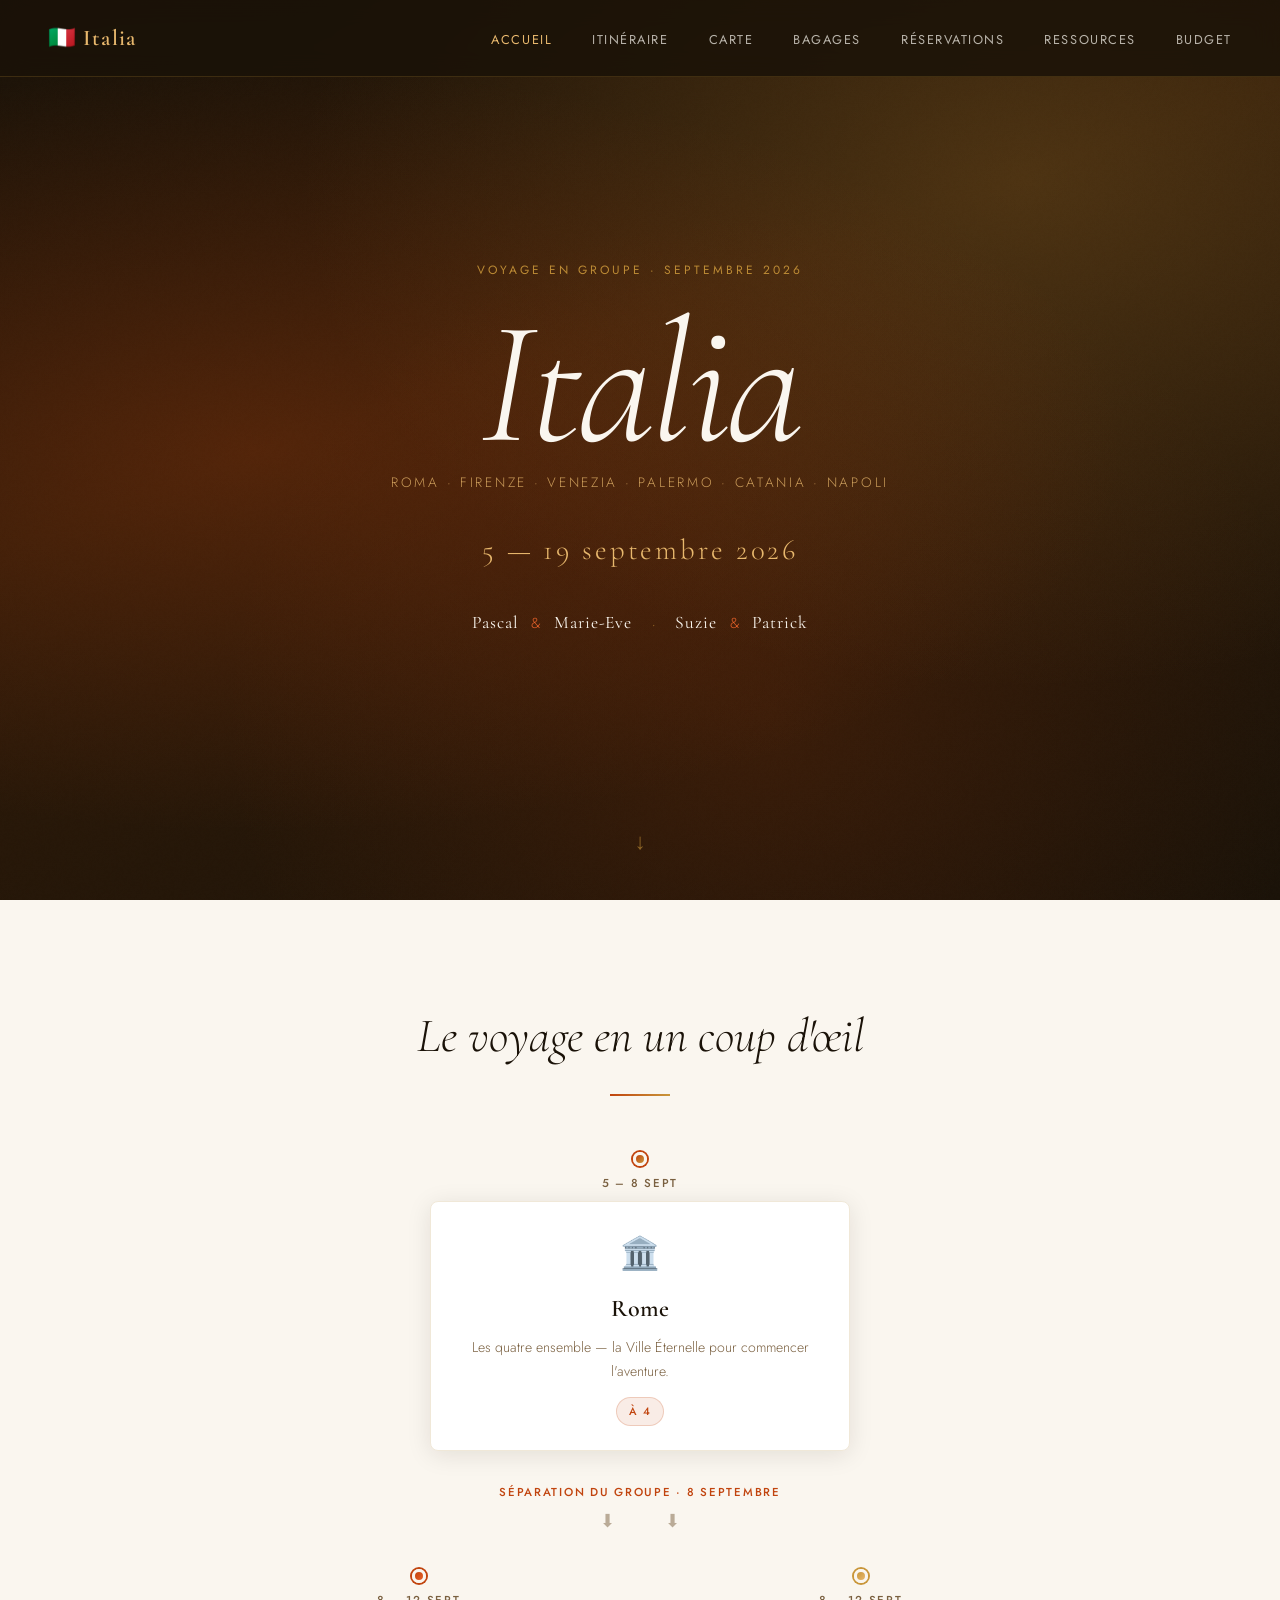
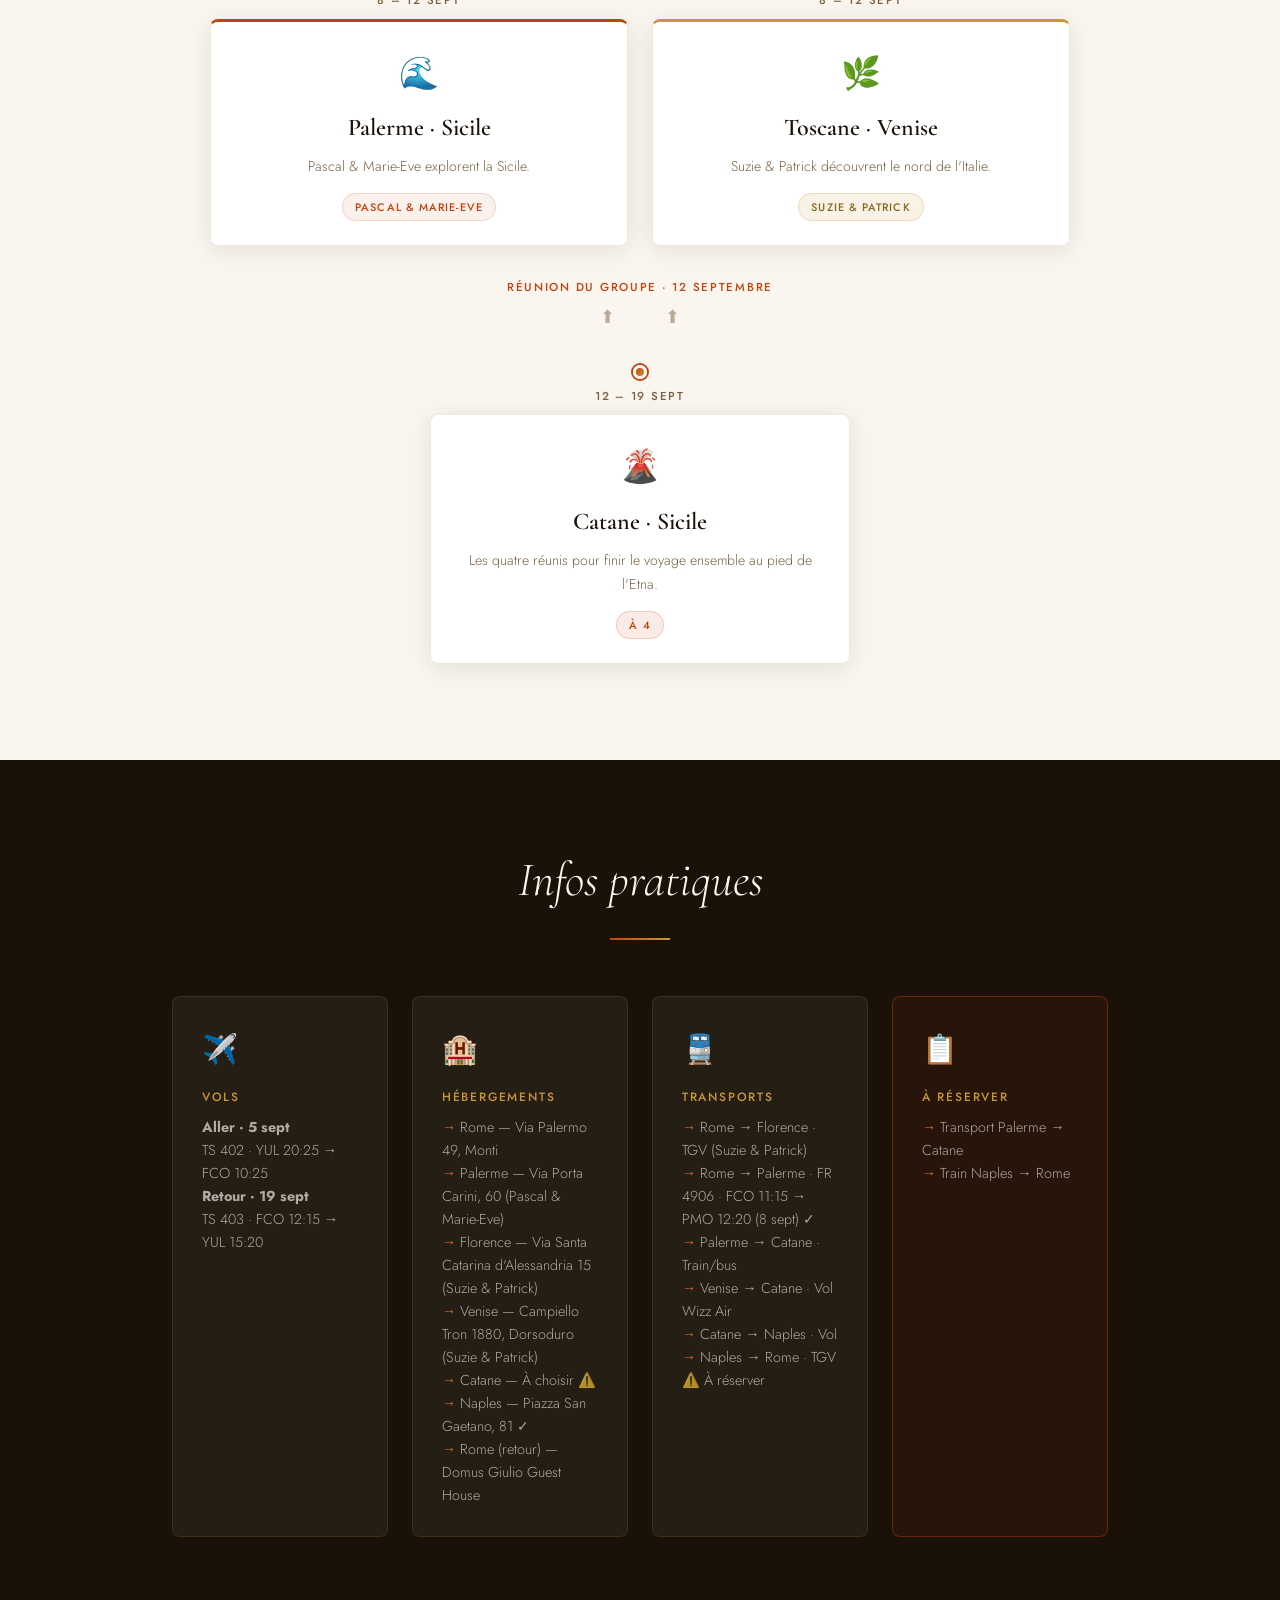
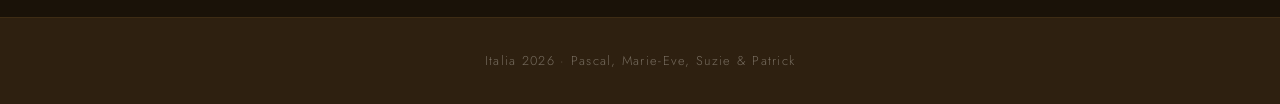
==== index.html @ cbd09024 "Add files via upload" ====
<!DOCTYPE html>
<html lang="fr">
<head>
  <meta charset="UTF-8" />
  <meta name="viewport" content="width=device-width, initial-scale=1.0" />
  <title>Italia — Septembre 2026</title>
  <link rel="stylesheet" href="css/style.css" />
  <link rel="preconnect" href="https://fonts.googleapis.com" />
  <link rel="preconnect" href="https://fonts.gstatic.com" crossorigin />
  <link href="https://fonts.googleapis.com/css2?family=Cormorant+Garamond:ital,wght@0,300;0,400;0,600;1,300;1,400&family=Jost:wght@300;400;500&display=swap" rel="stylesheet" />
</head>
<body>

  <!-- Navigation -->
  <nav class="nav">
    <div class="nav-logo">🇮🇹 Italia</div>
    <ul class="nav-links">
      <li><a href="index.html" class="active">Accueil</a></li>
      <li><a href="itineraire.html">Itinéraire</a></li>
      <li><a href="carte.html">Carte</a></li>
      <li><a href="checklist.html">Bagages</a></li>
      <li><a href="reservations.html">Réservations</a></li>
      <li><a href="ressources.html">Ressources</a></li>
      <li><a href="#">Budget</a></li>
    </ul>
  </nav>

  <!-- Hero -->
  <header class="hero">
    <div class="hero-bg"></div>
    <div class="hero-content">
      <p class="hero-eyebrow">Voyage en groupe · Septembre 2026</p>
      <h1 class="hero-title">
        <span class="hero-title-main">Italia</span>
        <span class="hero-title-sub">Roma · Firenze · Venezia · Palermo · Catania · Napoli</span>
      </h1>
      <p class="hero-dates">5 — 19 septembre 2026</p>
      <div class="hero-voyageurs">
        <span class="voyageur">Pascal</span>
        <span class="sep">&amp;</span>
        <span class="voyageur">Marie-Eve</span>
        <span class="divider">·</span>
        <span class="voyageur">Suzie</span>
        <span class="sep">&amp;</span>
        <span class="voyageur">Patrick</span>
      </div>
    </div>
    <div class="hero-scroll">↓</div>
  </header>

  <!-- Aperçu du voyage -->
  <section class="apercu">
    <div class="container">
      <h2 class="section-title">Le voyage en un coup d'œil</h2>
      <div class="timeline">

        <div class="timeline-item">
          <div class="timeline-dot"></div>
          <div class="timeline-date">5 – 8 sept</div>
          <div class="timeline-card">
            <div class="timeline-icon">🏛️</div>
            <h3>Rome</h3>
            <p>Les quatre ensemble — la Ville Éternelle pour commencer l'aventure.</p>
            <span class="badge badge-groupe">À 4</span>
          </div>
        </div>

        <div class="timeline-split">
          <div class="split-label">Séparation du groupe · 8 septembre</div>
          <div class="split-arrow">⬇ &nbsp;&nbsp;&nbsp;&nbsp;&nbsp;&nbsp;&nbsp;&nbsp; ⬇</div>
        </div>

        <div class="timeline-duo">
          <div class="timeline-item">
            <div class="timeline-dot dot-a"></div>
            <div class="timeline-date">8 – 12 sept</div>
            <div class="timeline-card card-a">
              <div class="timeline-icon">🌊</div>
              <h3>Palerme · Sicile</h3>
              <p>Pascal &amp; Marie-Eve explorent la Sicile.</p>
              <span class="badge badge-couple-a">Pascal &amp; Marie-Eve</span>
            </div>
          </div>

          <div class="timeline-item">
            <div class="timeline-dot dot-b"></div>
            <div class="timeline-date">8 – 12 sept</div>
            <div class="timeline-card card-b">
              <div class="timeline-icon">🌿</div>
              <h3>Toscane · Venise</h3>
              <p>Suzie &amp; Patrick découvrent le nord de l'Italie.</p>
              <span class="badge badge-couple-b">Suzie &amp; Patrick</span>
            </div>
          </div>
        </div>

        <div class="timeline-split">
          <div class="split-label">Réunion du groupe · 12 septembre</div>
          <div class="split-arrow">⬆ &nbsp;&nbsp;&nbsp;&nbsp;&nbsp;&nbsp;&nbsp;&nbsp; ⬆</div>
        </div>

        <div class="timeline-item">
          <div class="timeline-dot"></div>
          <div class="timeline-date">12 – 19 sept</div>
          <div class="timeline-card">
            <div class="timeline-icon">🌋</div>
            <h3>Catane · Sicile</h3>
            <p>Les quatre réunis pour finir le voyage ensemble au pied de l'Etna.</p>
            <span class="badge badge-groupe">À 4</span>
          </div>
        </div>

      </div>
    </div>
  </section>

  <!-- Infos pratiques -->
  <section class="infos">
    <div class="container">
      <h2 class="section-title">Infos pratiques</h2>
      <div class="infos-grid">
        <div class="info-card">
          <div class="info-icon">✈️</div>
          <h4>Vols</h4>
          <p><strong>Aller · 5 sept</strong><br>TS 402 · YUL 20:25 → FCO 10:25</p>
          <p><strong>Retour · 19 sept</strong><br>TS 403 · FCO 12:15 → YUL 15:20</p>
        </div>
        <div class="info-card">
          <div class="info-icon">🏨</div>
          <h4>Hébergements</h4>
          <ul>
            <li>Rome — Via Palermo 49, Monti</li>
            <li>Palerme — Via Porta Carini, 60 (Pascal &amp; Marie-Eve)</li>
            <li>Florence — Via Santa Catarina d'Alessandria 15 (Suzie &amp; Patrick)</li>
            <li>Venise — Campiello Tron 1880, Dorsoduro (Suzie &amp; Patrick)</li>
            <li>Catane — À choisir ⚠️</li>
            <li>Naples — Piazza San Gaetano, 81 ✓</li>
            <li>Rome (retour) — Domus Giulio Guest House</li>
          </ul>
        </div>
        <div class="info-card">
          <div class="info-icon">🚆</div>
          <h4>Transports</h4>
          <ul>
            <li>Rome → Florence · TGV (Suzie &amp; Patrick)</li>
            <li>Rome → Palerme · FR 4906 · FCO 11:15 → PMO 12:20 (8 sept) ✓</li>
            <li>Palerme → Catane · Train/bus</li>
            <li>Venise → Catane · Vol Wizz Air</li>
            <li>Catane → Naples · Vol</li>
            <li>Naples → Rome · TGV ⚠️ À réserver</li>
          </ul>
        </div>
        <div class="info-card highlight">
          <div class="info-icon">📋</div>
          <h4>À réserver</h4>
          <ul>
            <li>Transport Palerme → Catane</li>
            <li>Train Naples → Rome</li>
          </ul>
        </div>
      </div>
    </div>
  </section>

  <footer class="footer">
    <p>Italia 2026 · Pascal, Marie-Eve, Suzie &amp; Patrick</p>
  </footer>

  <script src="js/main.js"></script>
</body>
</html>
---- css/style.css ----
/* ============================================
   ITALIA 2025 — Feuille de style principale
   ============================================ */

:root {
  --terracotta: #C1440E;
  --terracotta-light: #E8622A;
  --gold: #C9963A;
  --gold-light: #E8B86D;
  --cream: #FAF6EF;
  --cream-dark: #F0E8D8;
  --dark: #1A1208;
  --dark-mid: #2E2010;
  --text: #3A2A10;
  --text-light: #7A6040;
  --white: #FFFFFF;

  --font-display: 'Cormorant Garamond', Georgia, serif;
  --font-body: 'Jost', sans-serif;

  --radius: 4px;
  --shadow: 0 4px 24px rgba(26, 18, 8, 0.10);
  --shadow-hover: 0 8px 40px rgba(26, 18, 8, 0.18);
}

*, *::before, *::after {
  box-sizing: border-box;
  margin: 0;
  padding: 0;
}

html {
  scroll-behavior: smooth;
}

body {
  background-color: var(--cream);
  color: var(--text);
  font-family: var(--font-body);
  font-weight: 300;
  line-height: 1.7;
  overflow-x: hidden;
}

/* ============ NAVIGATION ============ */

.nav {
  position: fixed;
  top: 0;
  left: 0;
  right: 0;
  z-index: 100;
  display: flex;
  align-items: center;
  justify-content: space-between;
  padding: 1.2rem 3rem;
  background: rgba(26, 18, 8, 0.85);
  backdrop-filter: blur(12px);
  border-bottom: 1px solid rgba(201, 150, 58, 0.2);
}

.nav-logo {
  font-family: var(--font-display);
  font-size: 1.4rem;
  font-weight: 600;
  color: var(--gold-light);
  letter-spacing: 0.05em;
}

.nav-links {
  list-style: none;
  display: flex;
  gap: 2.5rem;
}

.nav-links a {
  text-decoration: none;
  color: rgba(250, 246, 239, 0.7);
  font-size: 0.8rem;
  font-weight: 400;
  letter-spacing: 0.12em;
  text-transform: uppercase;
  transition: color 0.3s;
}

.nav-links a:hover,
.nav-links a.active {
  color: var(--gold-light);
}

/* ============ HERO ============ */

.hero {
  position: relative;
  min-height: 100vh;
  display: flex;
  align-items: center;
  justify-content: center;
  overflow: hidden;
}

.hero-bg {
  position: absolute;
  inset: 0;
  background:
    radial-gradient(ellipse at 20% 50%, rgba(193, 68, 14, 0.25) 0%, transparent 60%),
    radial-gradient(ellipse at 80% 20%, rgba(201, 150, 58, 0.20) 0%, transparent 50%),
    radial-gradient(ellipse at 60% 80%, rgba(193, 68, 14, 0.15) 0%, transparent 50%),
    linear-gradient(160deg, #1A1208 0%, #2E1A08 40%, #1A1208 100%);
  z-index: 0;
}

/* Texture de grain subtile */
.hero-bg::after {
  content: '';
  position: absolute;
  inset: 0;
  background-image: url("data:image/svg+xml,%3Csvg viewBox='0 0 256 256' xmlns='http://www.w3.org/2000/svg'%3E%3Cfilter id='noise'%3E%3CfeTurbulence type='fractalNoise' baseFrequency='0.9' numOctaves='4' stitchTiles='stitch'/%3E%3C/filter%3E%3Crect width='100%25' height='100%25' filter='url(%23noise)' opacity='0.04'/%3E%3C/svg%3E");
  opacity: 0.4;
  mix-blend-mode: overlay;
}

.hero-content {
  position: relative;
  z-index: 1;
  text-align: center;
  padding: 2rem;
  animation: fadeUp 1.2s ease both;
}

.hero-eyebrow {
  font-family: var(--font-body);
  font-size: 0.75rem;
  font-weight: 400;
  letter-spacing: 0.25em;
  text-transform: uppercase;
  color: var(--gold);
  margin-bottom: 1.5rem;
  opacity: 0.9;
}

.hero-title {
  display: flex;
  flex-direction: column;
  align-items: center;
  gap: 0.5rem;
  margin-bottom: 2rem;
}

.hero-title-main {
  font-family: var(--font-display);
  font-size: clamp(5rem, 15vw, 11rem);
  font-weight: 300;
  font-style: italic;
  color: var(--cream);
  line-height: 0.9;
  letter-spacing: -0.02em;
}

.hero-title-sub {
  font-family: var(--font-body);
  font-size: clamp(0.65rem, 1.5vw, 0.85rem);
  font-weight: 300;
  letter-spacing: 0.2em;
  text-transform: uppercase;
  color: var(--gold-light);
  opacity: 0.8;
}

.hero-dates {
  font-family: var(--font-display);
  font-size: clamp(1.2rem, 3vw, 1.8rem);
  font-weight: 300;
  color: var(--gold-light);
  margin-bottom: 2rem;
  letter-spacing: 0.1em;
}

.hero-voyageurs {
  display: flex;
  align-items: center;
  justify-content: center;
  gap: 0.8rem;
  flex-wrap: wrap;
}

.voyageur {
  font-family: var(--font-display);
  font-size: 1.1rem;
  font-weight: 400;
  color: var(--cream);
  letter-spacing: 0.05em;
}

.sep {
  color: var(--terracotta-light);
  font-size: 0.9rem;
}

.divider {
  color: var(--gold);
  font-size: 1.2rem;
  opacity: 0.5;
  margin: 0 0.4rem;
}

.hero-scroll {
  position: absolute;
  bottom: 2.5rem;
  left: 50%;
  transform: translateX(-50%);
  color: var(--gold);
  font-size: 1.4rem;
  opacity: 0.6;
  animation: bounce 2s ease-in-out infinite;
  z-index: 1;
}

/* ============ SECTIONS ============ */

.container {
  max-width: 1000px;
  margin: 0 auto;
  padding: 0 2rem;
}

.section-title {
  font-family: var(--font-display);
  font-size: clamp(2rem, 5vw, 3rem);
  font-weight: 300;
  font-style: italic;
  color: var(--dark);
  text-align: center;
  margin-bottom: 3.5rem;
  position: relative;
}

.section-title::after {
  content: '';
  display: block;
  width: 60px;
  height: 2px;
  background: linear-gradient(90deg, var(--terracotta), var(--gold));
  margin: 1rem auto 0;
}

/* ============ TIMELINE ============ */

.apercu {
  padding: 6rem 0;
  background: var(--cream);
}

.timeline {
  display: flex;
  flex-direction: column;
  align-items: center;
  gap: 0;
}

.timeline-item {
  display: flex;
  flex-direction: column;
  align-items: center;
  gap: 0.5rem;
  width: 100%;
  max-width: 420px;
  animation: fadeUp 0.8s ease both;
}

.timeline-dot {
  width: 14px;
  height: 14px;
  border-radius: 50%;
  background: linear-gradient(135deg, var(--terracotta), var(--gold));
  border: 3px solid var(--cream);
  box-shadow: 0 0 0 2px var(--terracotta);
  flex-shrink: 0;
}

.dot-a { background: linear-gradient(135deg, var(--terracotta), var(--terracotta-light)); box-shadow: 0 0 0 2px var(--terracotta); }
.dot-b { background: linear-gradient(135deg, var(--gold), var(--gold-light)); box-shadow: 0 0 0 2px var(--gold); }

.timeline-date {
  font-size: 0.72rem;
  font-weight: 500;
  letter-spacing: 0.15em;
  text-transform: uppercase;
  color: var(--text-light);
}

.timeline-card {
  background: var(--white);
  border: 1px solid var(--cream-dark);
  border-radius: 8px;
  padding: 1.5rem 1.8rem;
  width: 100%;
  box-shadow: var(--shadow);
  transition: box-shadow 0.3s, transform 0.3s;
  text-align: center;
}

.timeline-card:hover {
  box-shadow: var(--shadow-hover);
  transform: translateY(-3px);
}

.card-a {
  border-top: 3px solid var(--terracotta);
}

.card-b {
  border-top: 3px solid var(--gold);
}

.timeline-icon {
  font-size: 2rem;
  margin-bottom: 0.5rem;
}

.timeline-card h3 {
  font-family: var(--font-display);
  font-size: 1.5rem;
  font-weight: 600;
  color: var(--dark);
  margin-bottom: 0.4rem;
}

.timeline-card p {
  font-size: 0.88rem;
  color: var(--text-light);
  margin-bottom: 0.8rem;
}

/* Timeline connector */
.timeline-item + .timeline-item::before,
.timeline-split + .timeline-item::before {
  display: none;
}

.timeline > * + * {
  margin-top: 1rem;
}

/* Split section */
.timeline-split {
  text-align: center;
  padding: 1rem 0;
  width: 100%;
}

.split-label {
  font-size: 0.72rem;
  font-weight: 500;
  letter-spacing: 0.15em;
  text-transform: uppercase;
  color: var(--terracotta);
  margin-bottom: 0.3rem;
}

.split-arrow {
  font-size: 1.1rem;
  color: var(--text-light);
  opacity: 0.5;
}

/* Duo layout */
.timeline-duo {
  display: grid;
  grid-template-columns: 1fr 1fr;
  gap: 1.5rem;
  width: 100%;
  max-width: 860px;
}

/* ============ BADGES ============ */

.badge {
  display: inline-block;
  font-size: 0.68rem;
  font-weight: 500;
  letter-spacing: 0.1em;
  text-transform: uppercase;
  padding: 0.25rem 0.75rem;
  border-radius: 20px;
}

.badge-groupe {
  background: rgba(193, 68, 14, 0.1);
  color: var(--terracotta);
  border: 1px solid rgba(193, 68, 14, 0.2);
}

.badge-couple-a {
  background: rgba(193, 68, 14, 0.08);
  color: var(--terracotta);
  border: 1px solid rgba(193, 68, 14, 0.15);
}

.badge-couple-b {
  background: rgba(201, 150, 58, 0.12);
  color: #8B6820;
  border: 1px solid rgba(201, 150, 58, 0.25);
}

/* ============ INFOS PRATIQUES ============ */

.infos {
  padding: 5rem 0;
  background: var(--dark);
}

.infos .section-title {
  color: var(--cream);
}

.infos-grid {
  display: grid;
  grid-template-columns: repeat(auto-fit, minmax(200px, 1fr));
  gap: 1.5rem;
}

.info-card {
  background: rgba(255, 255, 255, 0.05);
  border: 1px solid rgba(201, 150, 58, 0.15);
  border-radius: 8px;
  padding: 1.8rem;
  transition: background 0.3s, transform 0.3s;
}

.info-card:hover {
  background: rgba(255, 255, 255, 0.08);
  transform: translateY(-2px);
}

.info-card.highlight {
  border-color: rgba(193, 68, 14, 0.4);
  background: rgba(193, 68, 14, 0.08);
}

.info-icon {
  font-size: 1.8rem;
  margin-bottom: 0.8rem;
}

.info-card h4 {
  font-family: var(--font-body);
  font-size: 0.75rem;
  font-weight: 500;
  letter-spacing: 0.15em;
  text-transform: uppercase;
  color: var(--gold);
  margin-bottom: 0.5rem;
}

.info-card p,
.info-card li {
  font-size: 0.9rem;
  color: rgba(250, 246, 239, 0.65);
  line-height: 1.6;
}

.info-card ul {
  list-style: none;
  padding: 0;
}

.info-card ul li::before {
  content: '→ ';
  color: var(--terracotta-light);
}

/* ============ FOOTER ============ */

.footer {
  background: var(--dark-mid);
  border-top: 1px solid rgba(201, 150, 58, 0.1);
  text-align: center;
  padding: 2rem;
  font-size: 0.8rem;
  color: rgba(250, 246, 239, 0.35);
  letter-spacing: 0.1em;
}

/* ============ ANIMATIONS ============ */

@keyframes fadeUp {
  from {
    opacity: 0;
    transform: translateY(30px);
  }
  to {
    opacity: 1;
    transform: translateY(0);
  }
}

@keyframes bounce {
  0%, 100% { transform: translateX(-50%) translateY(0); }
  50% { transform: translateX(-50%) translateY(8px); }
}

/* ============ RESPONSIVE ============ */

@media (max-width: 640px) {
  .nav {
    padding: 1rem 1.5rem;
  }

  .nav-links {
    gap: 1.2rem;
  }

  .nav-links a {
    font-size: 0.7rem;
  }

  .timeline-duo {
    grid-template-columns: 1fr;
  }

  .infos-grid {
    grid-template-columns: 1fr;
  }
}
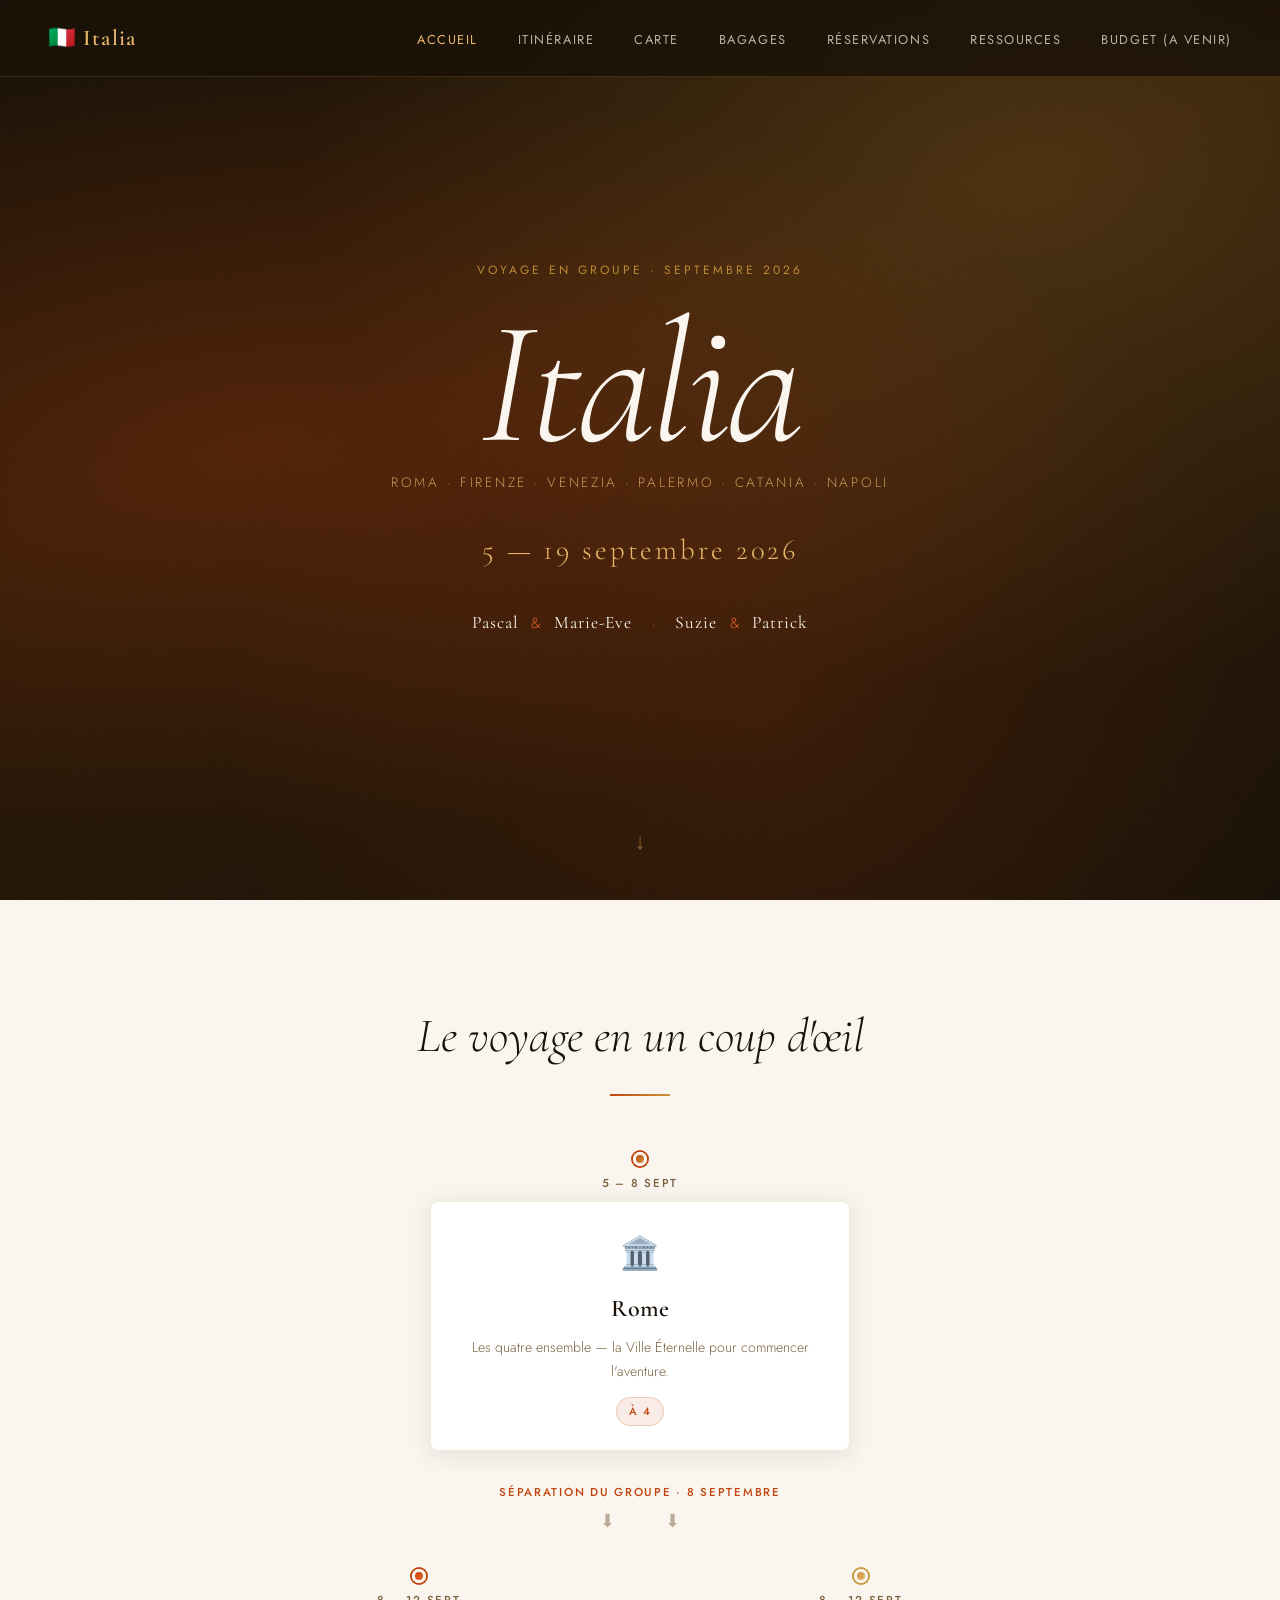
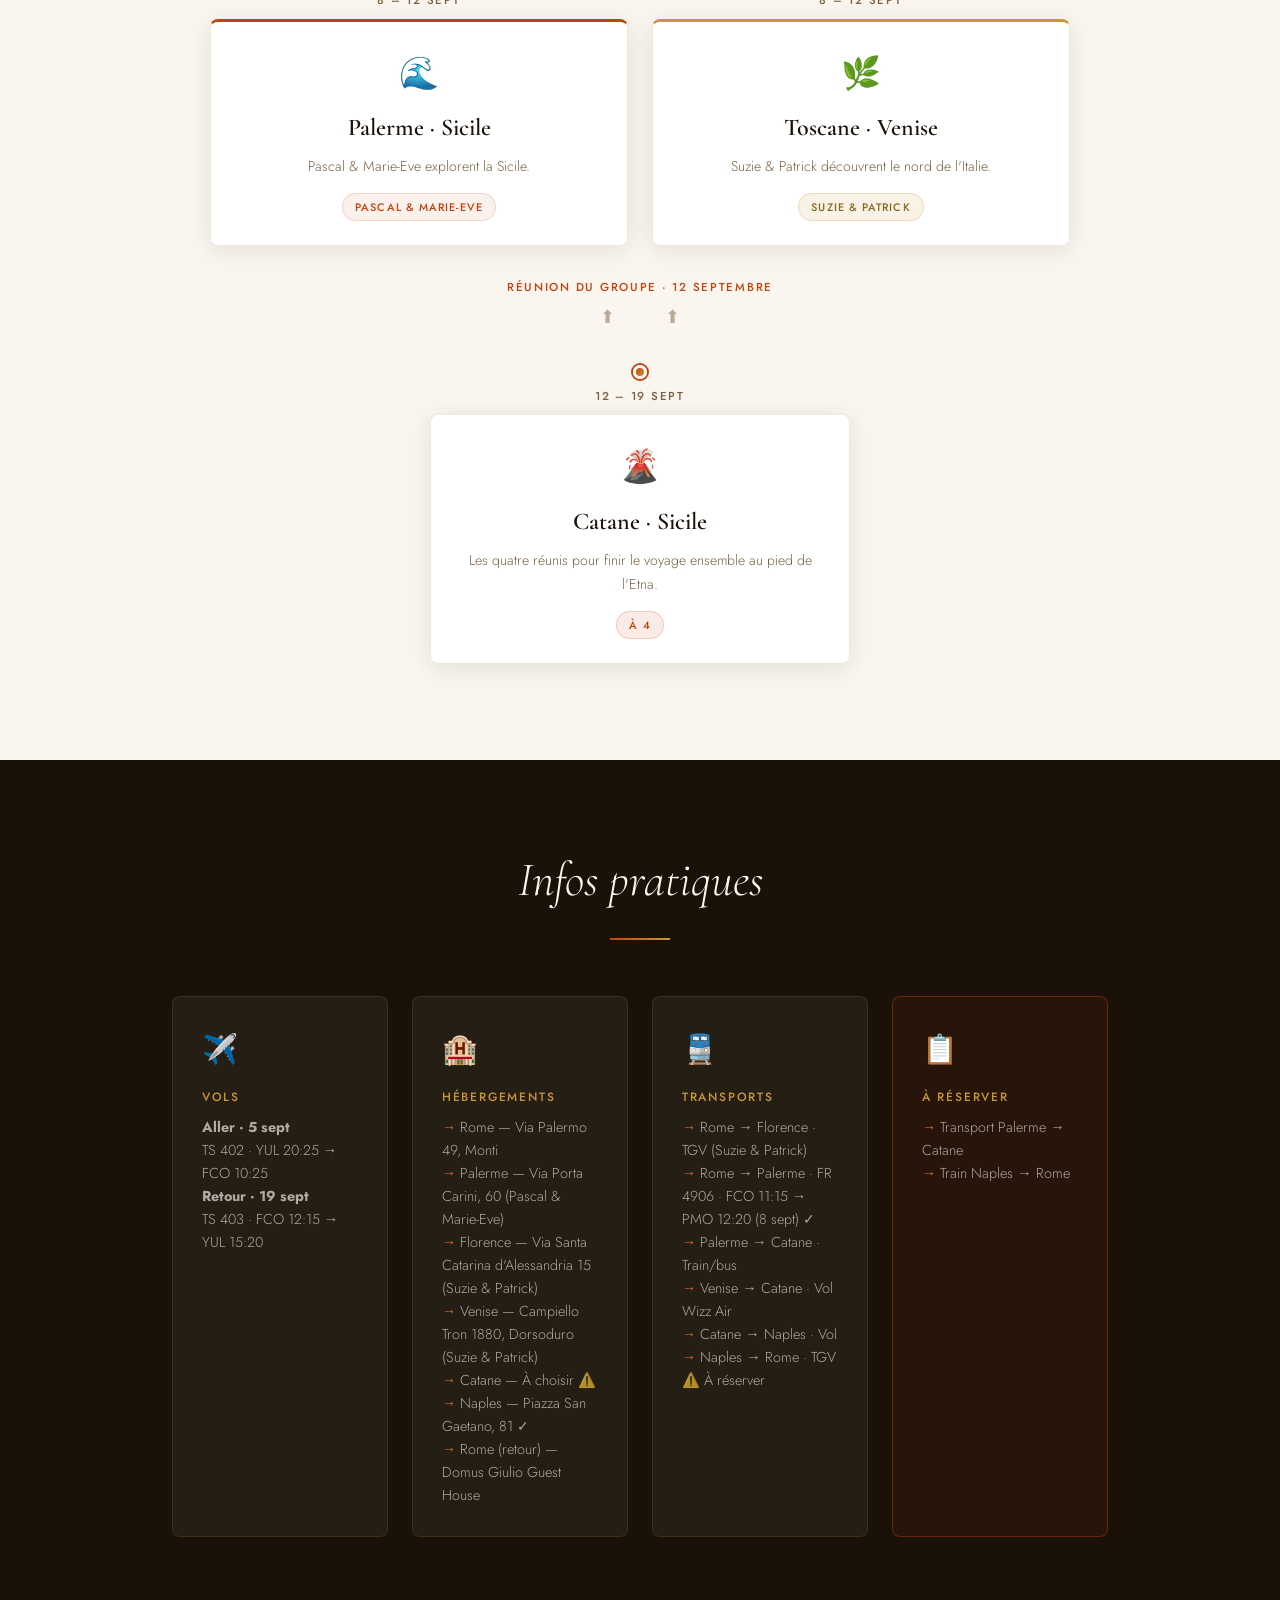
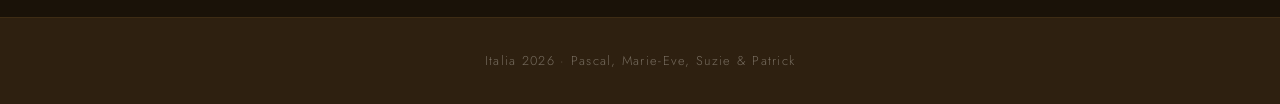
==== commit a0c295d2: "test commit depuis portable" ====
--- a/index.html
+++ b/index.html
@@ -21,7 +21,7 @@
       <li><a href="checklist.html">Bagages</a></li>
       <li><a href="reservations.html">Réservations</a></li>
       <li><a href="ressources.html">Ressources</a></li>
-      <li><a href="#">Budget</a></li>
+      <li><a href="#">Budget (a venir)</a></li>
     </ul>
   </nav>
 
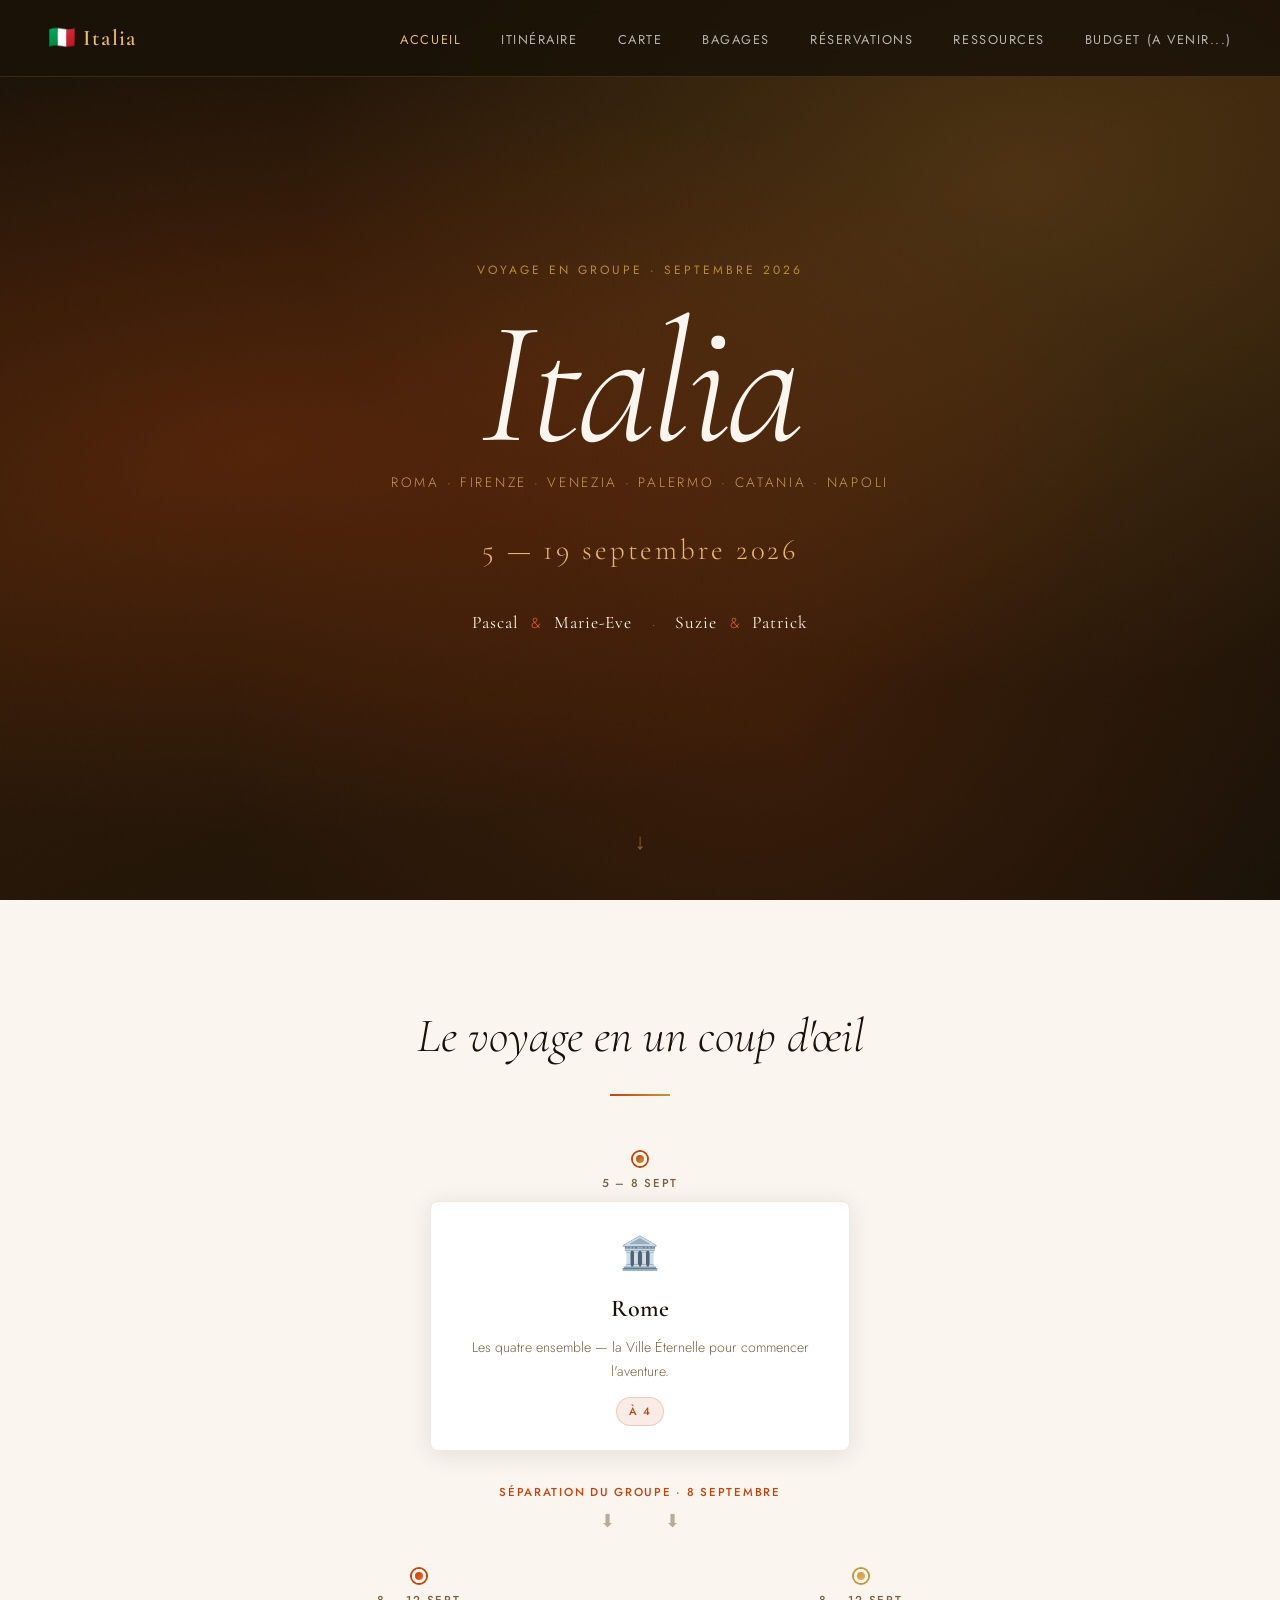
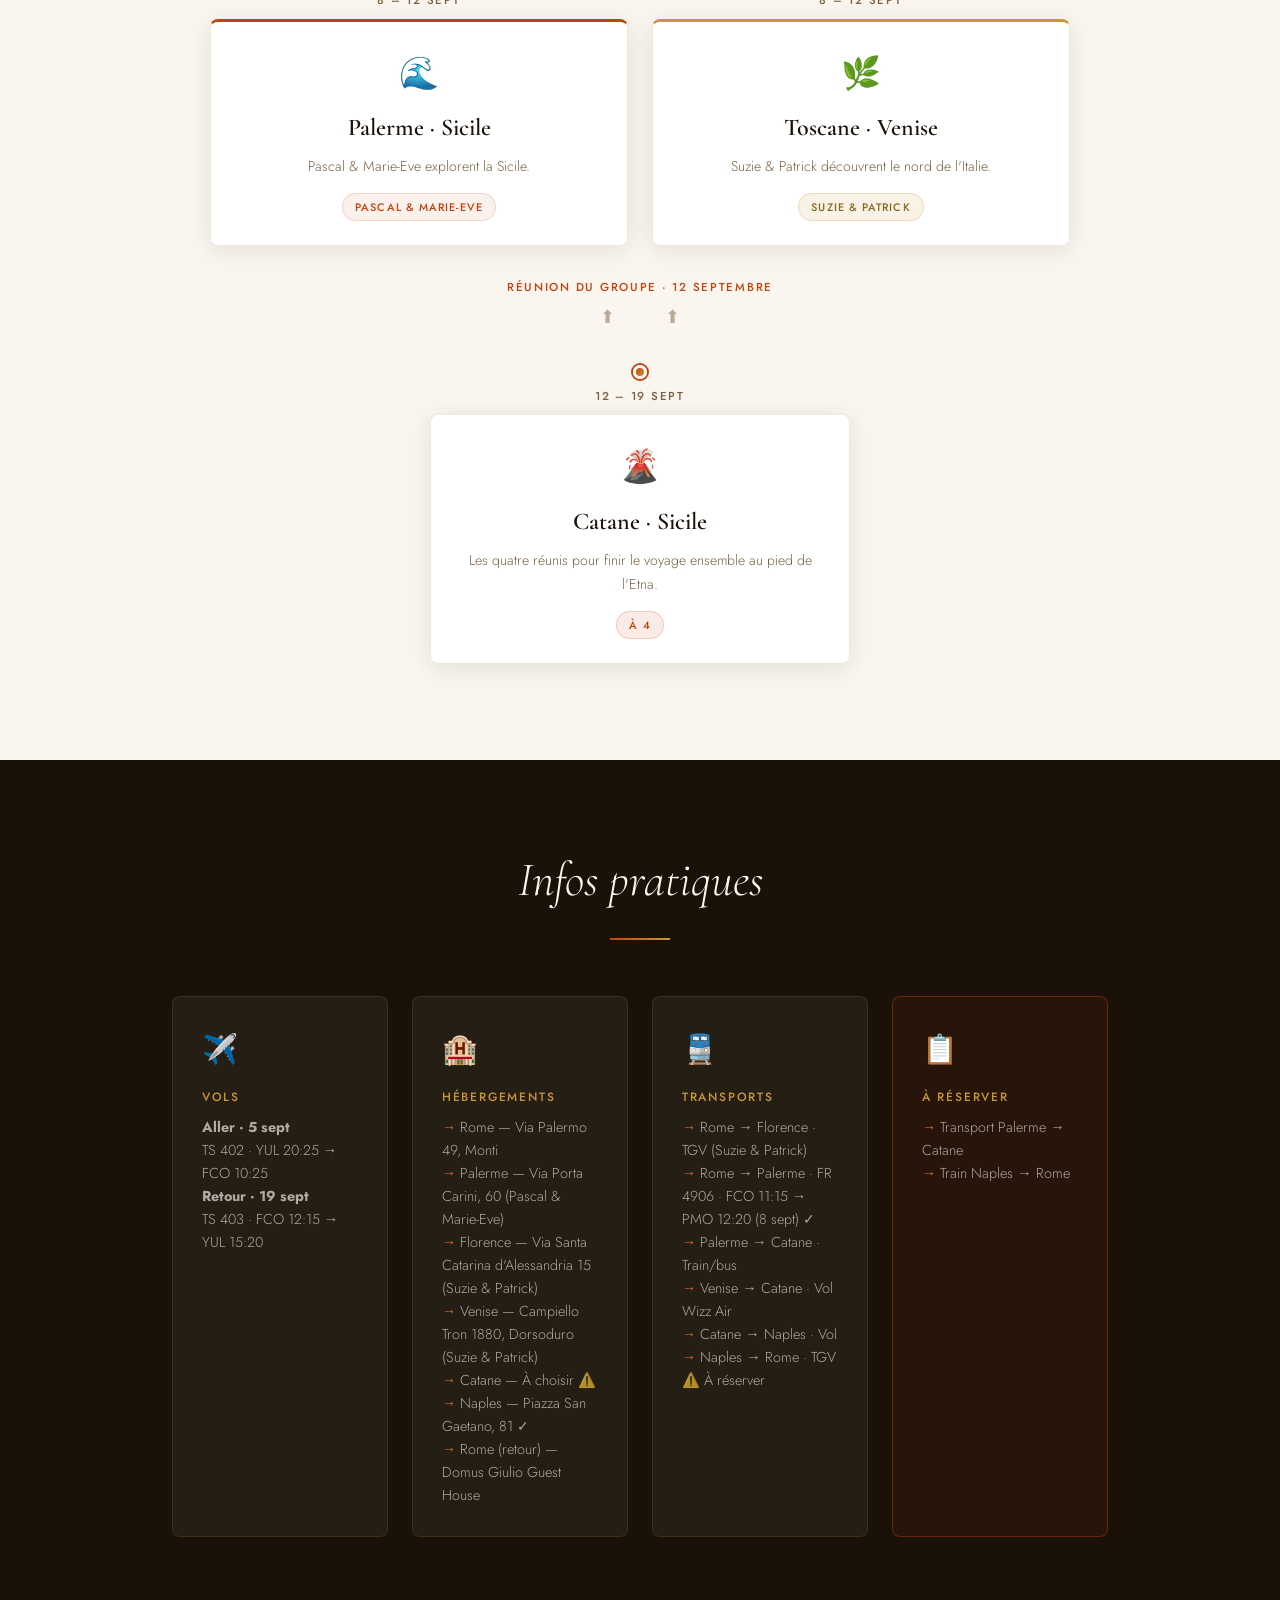
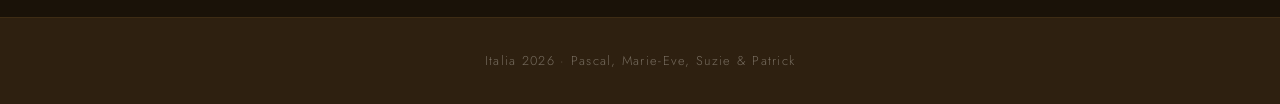
==== commit f6ac33ce: "test sans mot de passe" ====
--- a/index.html
+++ b/index.html
@@ -21,7 +21,7 @@
       <li><a href="checklist.html">Bagages</a></li>
       <li><a href="reservations.html">Réservations</a></li>
       <li><a href="ressources.html">Ressources</a></li>
-      <li><a href="#">Budget (a venir)</a></li>
+      <li><a href="#">Budget (a venir...)</a></li>
     </ul>
   </nav>
 
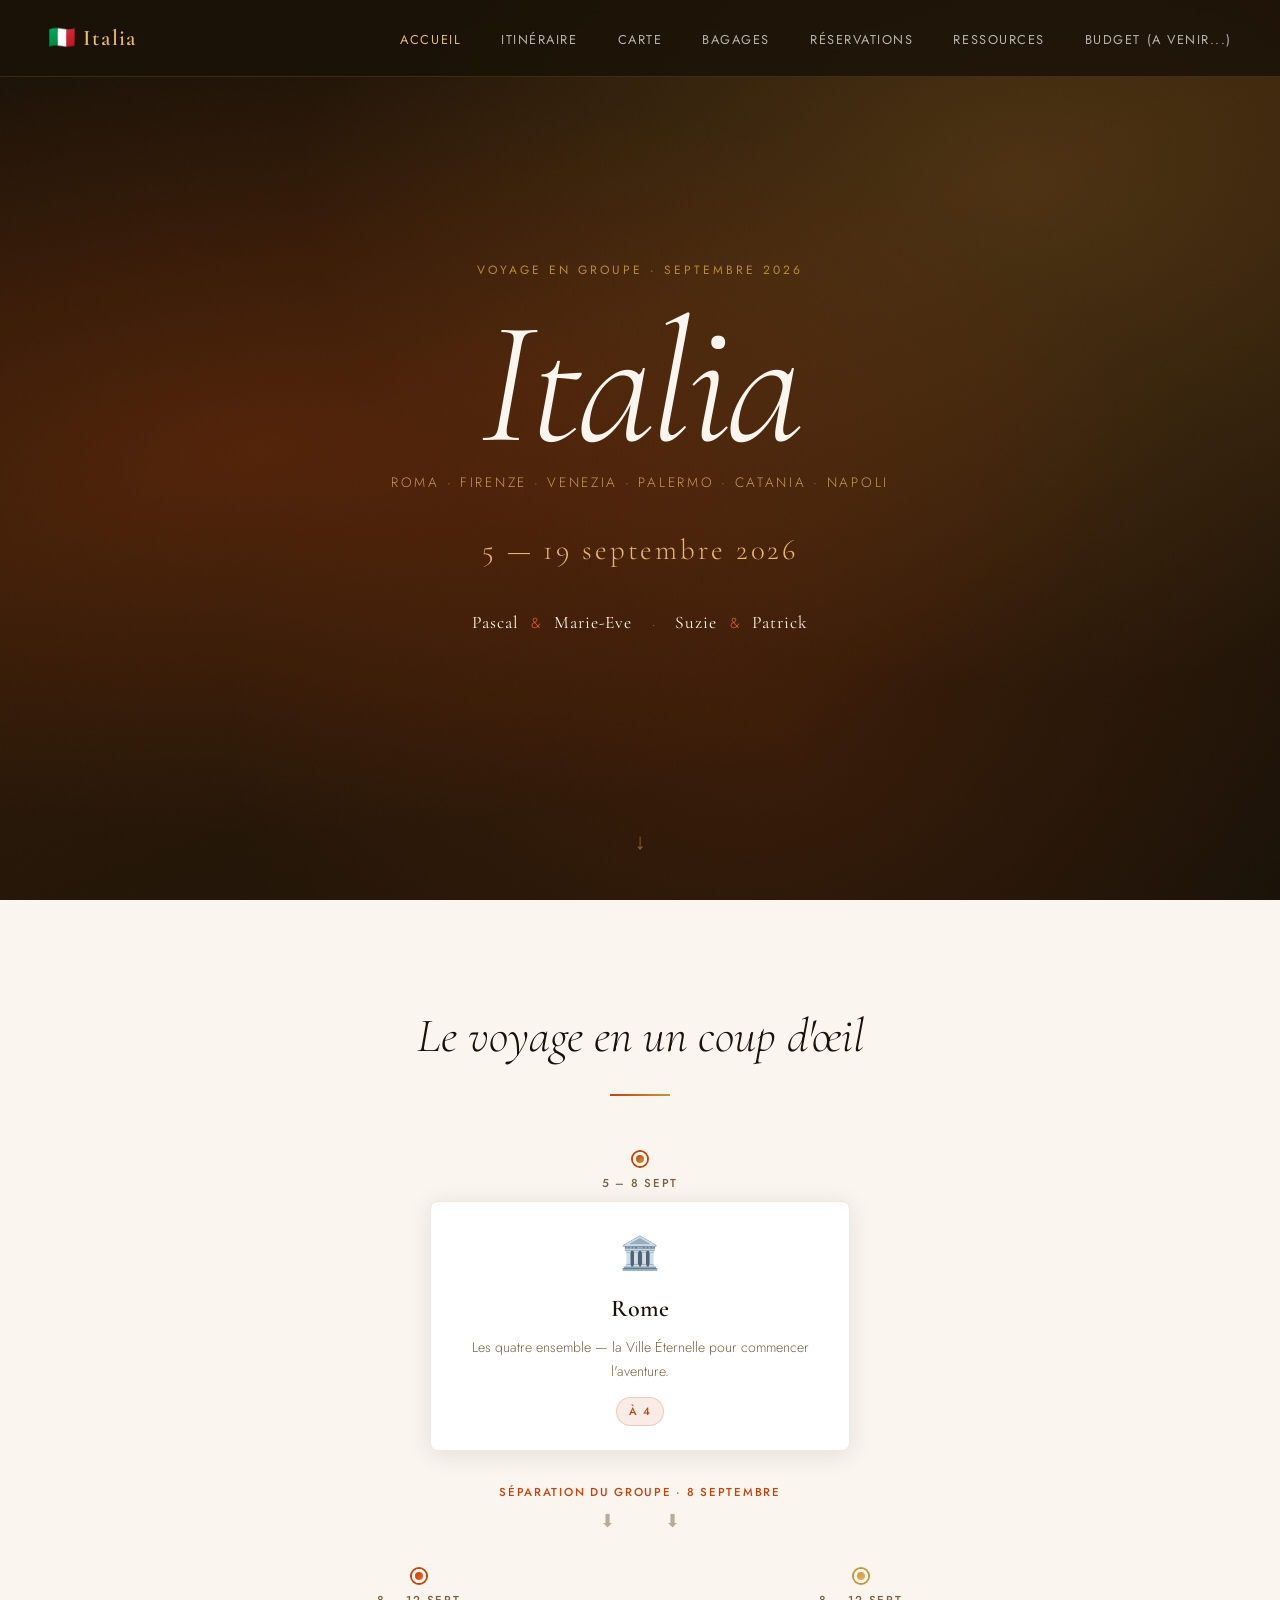
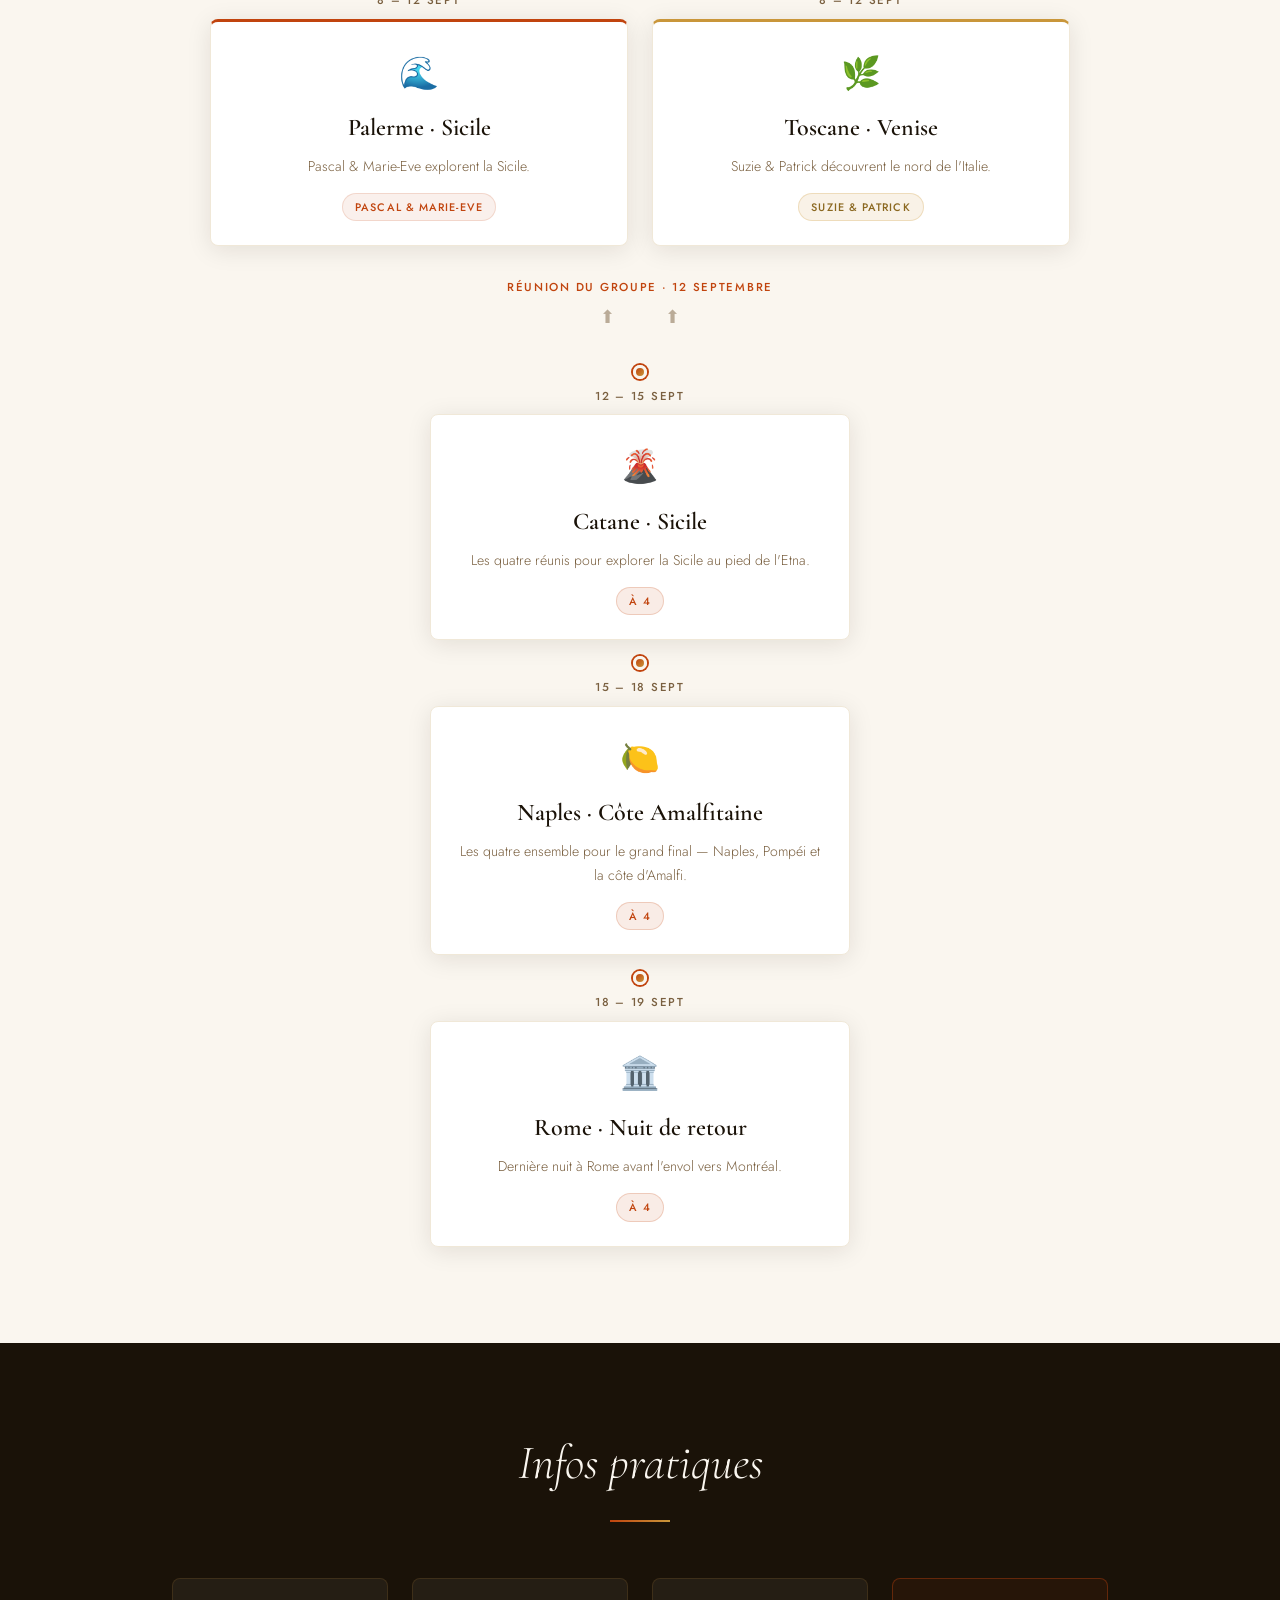
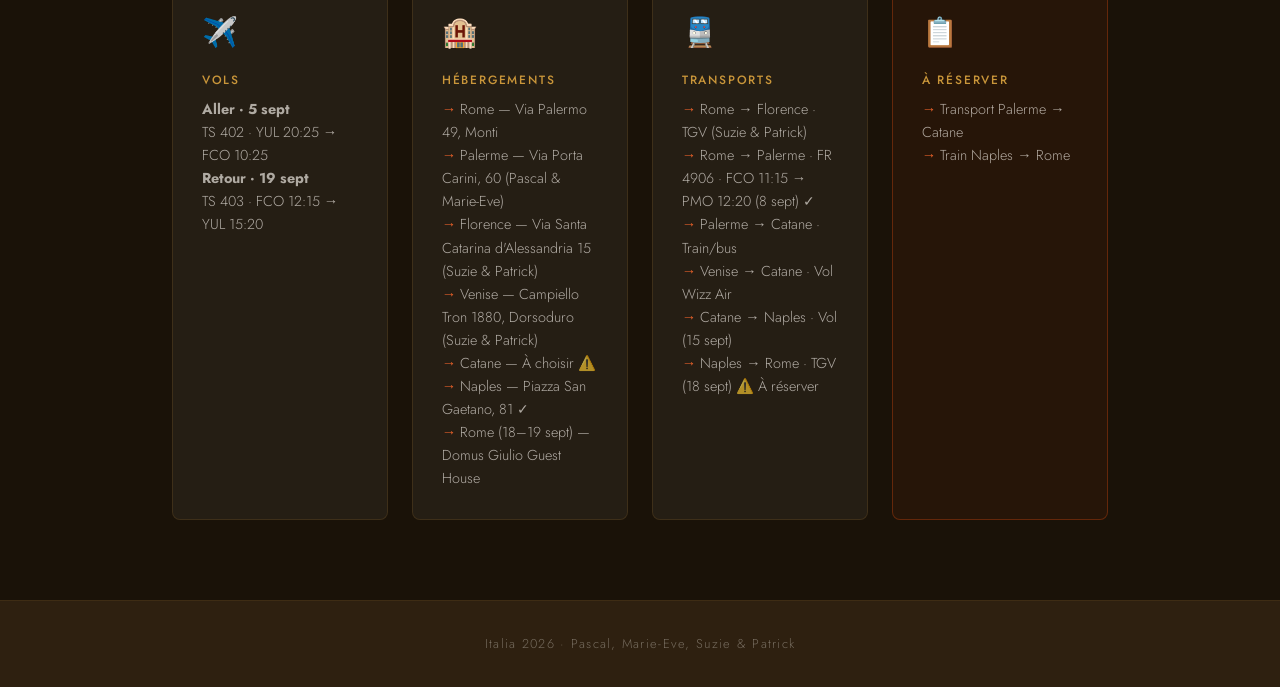
==== commit 8de68c89: "Fix itinéraire : Catane 12-15, Naples 15-18, Rome retour 18-19" ====
--- a/index.html
+++ b/index.html
@@ -101,11 +101,33 @@
 
         <div class="timeline-item">
           <div class="timeline-dot"></div>
-          <div class="timeline-date">12 – 19 sept</div>
+          <div class="timeline-date">12 – 15 sept</div>
           <div class="timeline-card">
             <div class="timeline-icon">🌋</div>
             <h3>Catane · Sicile</h3>
-            <p>Les quatre réunis pour finir le voyage ensemble au pied de l'Etna.</p>
+            <p>Les quatre réunis pour explorer la Sicile au pied de l'Etna.</p>
+            <span class="badge badge-groupe">À 4</span>
+          </div>
+        </div>
+
+        <div class="timeline-item">
+          <div class="timeline-dot"></div>
+          <div class="timeline-date">15 – 18 sept</div>
+          <div class="timeline-card">
+            <div class="timeline-icon">🍋</div>
+            <h3>Naples · Côte Amalfitaine</h3>
+            <p>Les quatre ensemble pour le grand final — Naples, Pompéi et la côte d'Amalfi.</p>
+            <span class="badge badge-groupe">À 4</span>
+          </div>
+        </div>
+
+        <div class="timeline-item">
+          <div class="timeline-dot"></div>
+          <div class="timeline-date">18 – 19 sept</div>
+          <div class="timeline-card">
+            <div class="timeline-icon">🏛️</div>
+            <h3>Rome · Nuit de retour</h3>
+            <p>Dernière nuit à Rome avant l'envol vers Montréal.</p>
             <span class="badge badge-groupe">À 4</span>
           </div>
         </div>
@@ -135,7 +157,7 @@
             <li>Venise — Campiello Tron 1880, Dorsoduro (Suzie &amp; Patrick)</li>
             <li>Catane — À choisir ⚠️</li>
             <li>Naples — Piazza San Gaetano, 81 ✓</li>
-            <li>Rome (retour) — Domus Giulio Guest House</li>
+            <li>Rome (18–19 sept) — Domus Giulio Guest House</li>
           </ul>
         </div>
         <div class="info-card">
@@ -146,8 +168,8 @@
             <li>Rome → Palerme · FR 4906 · FCO 11:15 → PMO 12:20 (8 sept) ✓</li>
             <li>Palerme → Catane · Train/bus</li>
             <li>Venise → Catane · Vol Wizz Air</li>
-            <li>Catane → Naples · Vol</li>
-            <li>Naples → Rome · TGV ⚠️ À réserver</li>
+            <li>Catane → Naples · Vol (15 sept)</li>
+            <li>Naples → Rome · TGV (18 sept) ⚠️ À réserver</li>
           </ul>
         </div>
         <div class="info-card highlight">
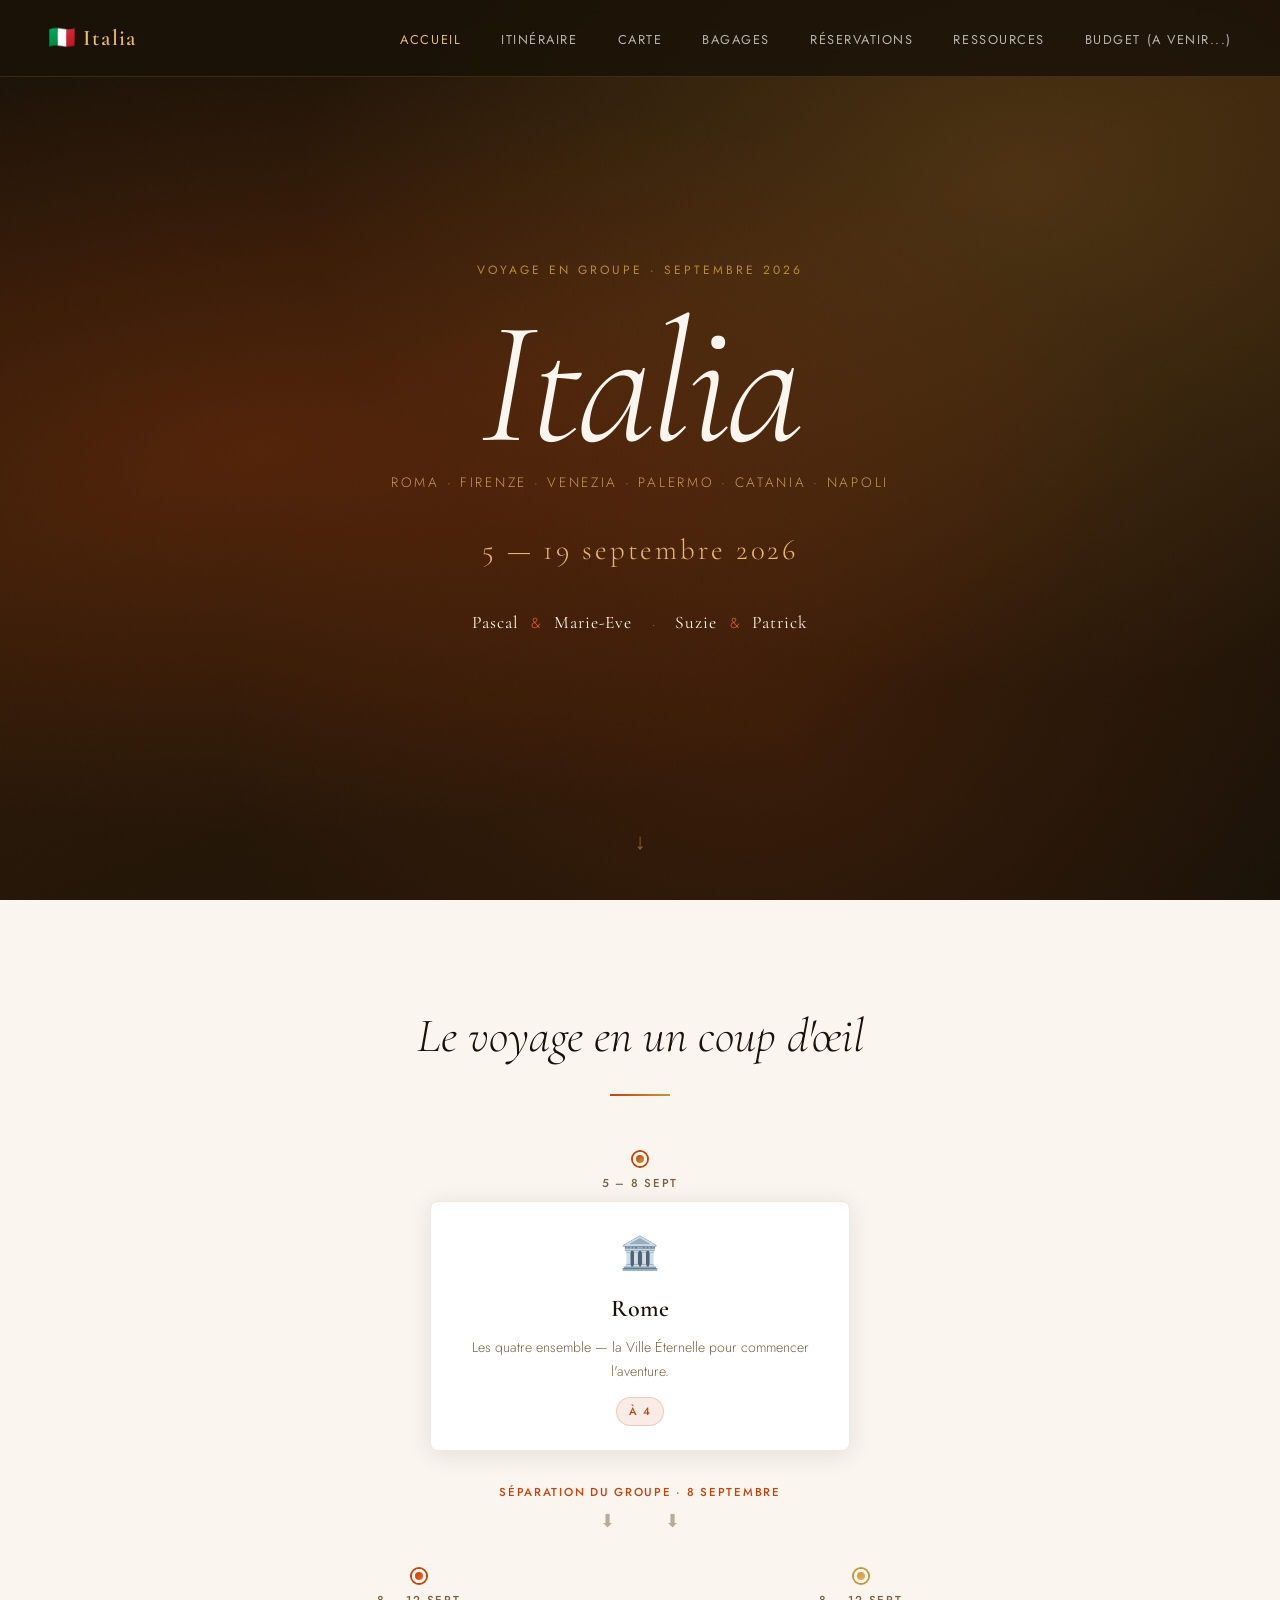
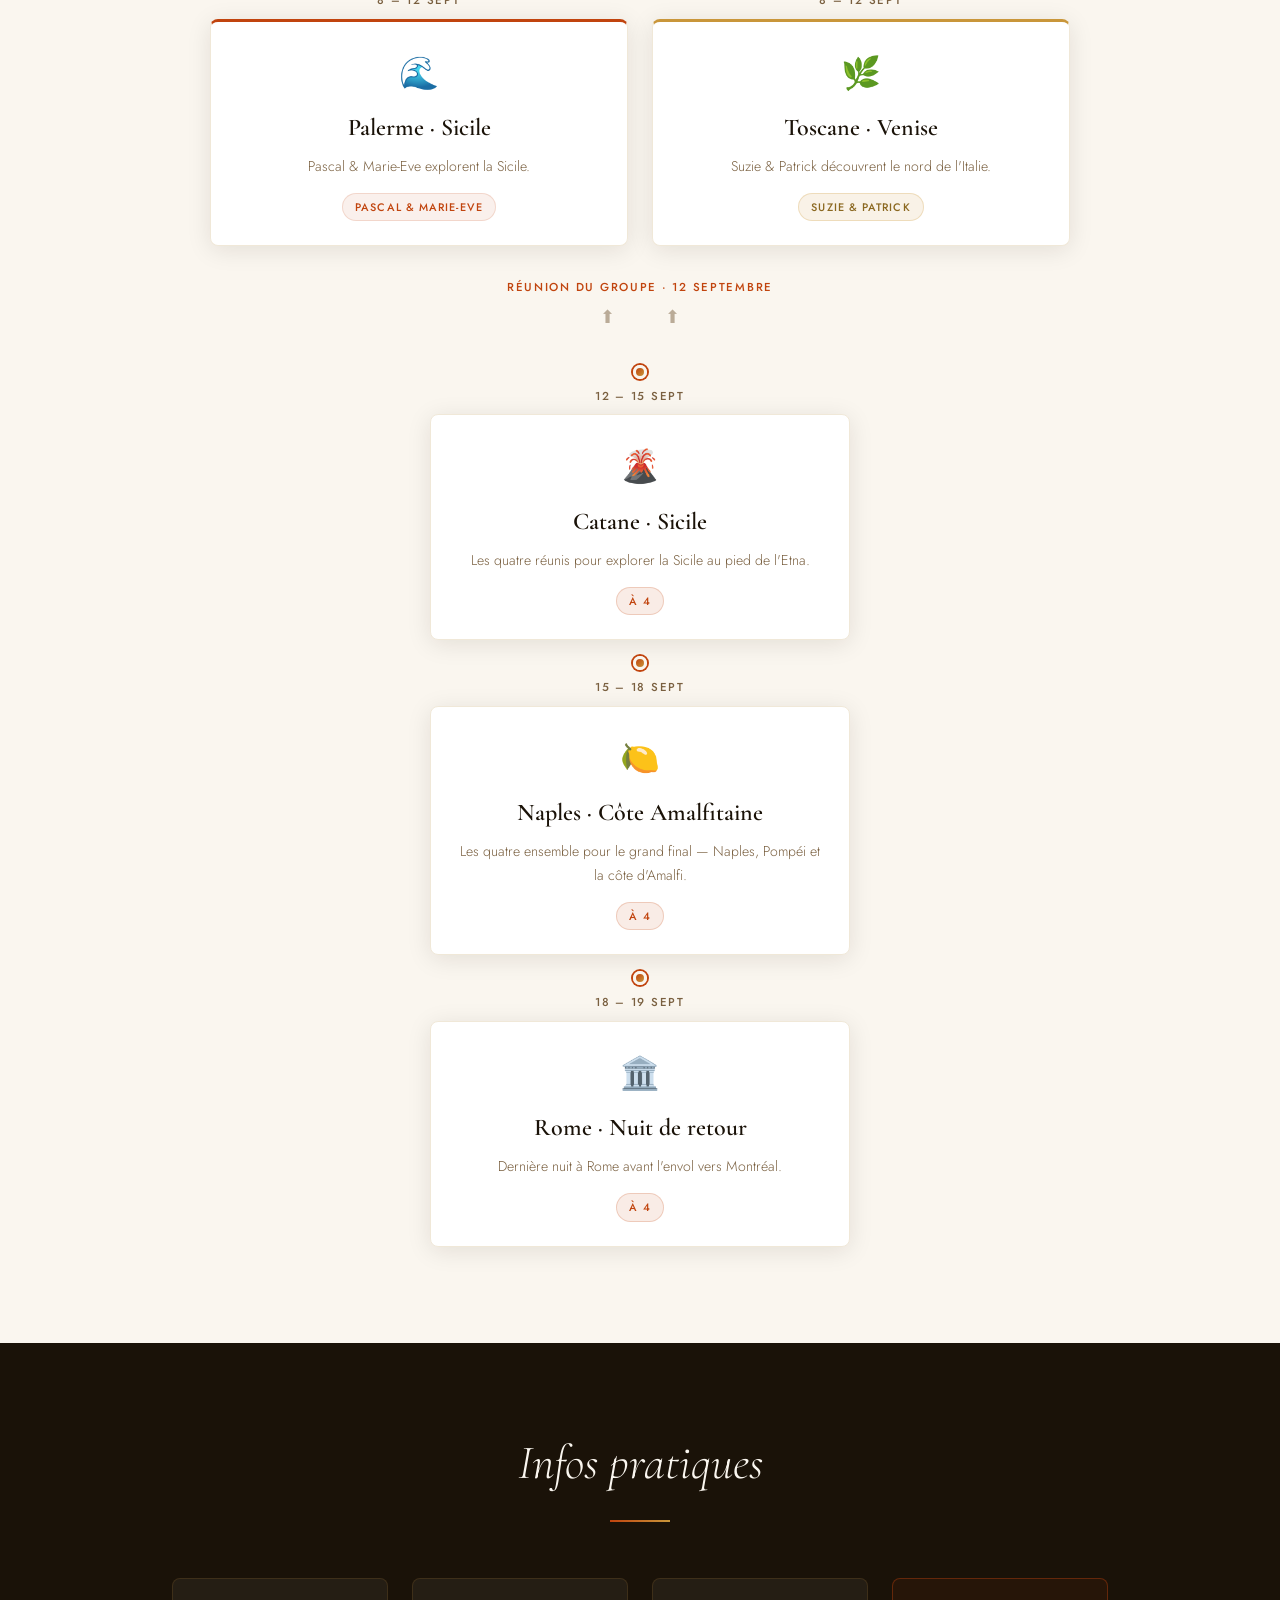
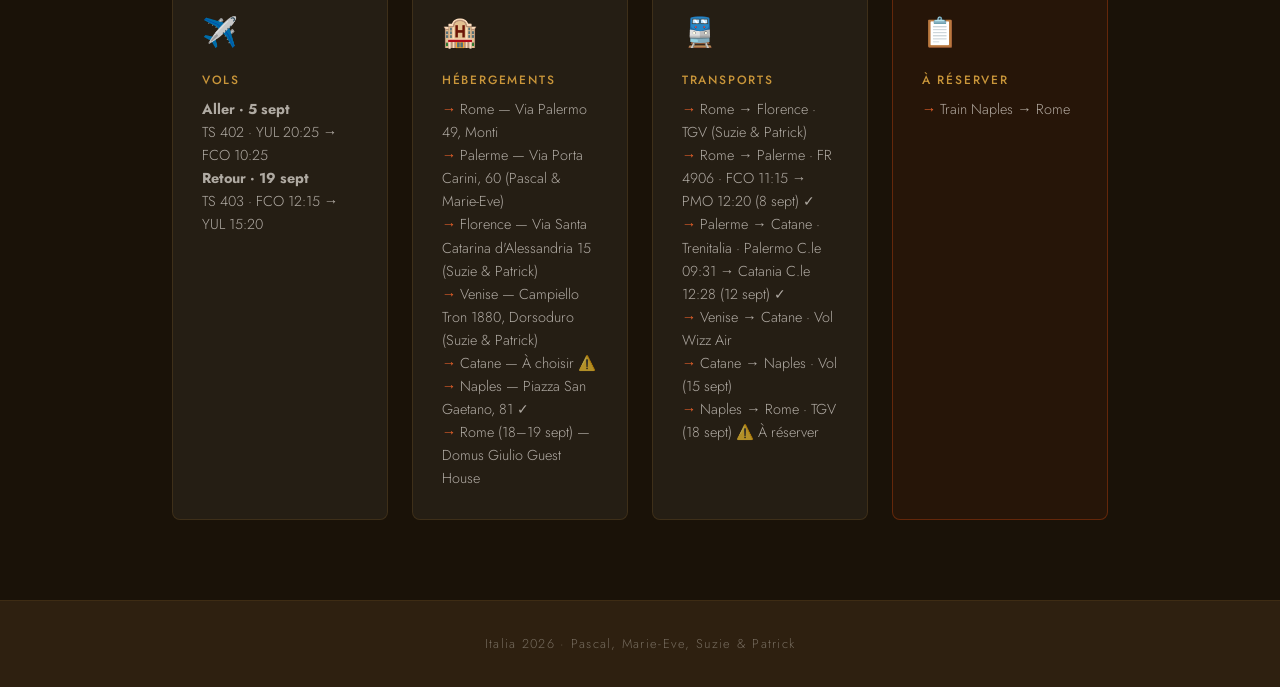
==== commit 309e7aec: "Palerme → Catane confirmé : Trenitalia 09:31–12:28" ====
--- a/index.html
+++ b/index.html
@@ -166,7 +166,7 @@
           <ul>
             <li>Rome → Florence · TGV (Suzie &amp; Patrick)</li>
             <li>Rome → Palerme · FR 4906 · FCO 11:15 → PMO 12:20 (8 sept) ✓</li>
-            <li>Palerme → Catane · Train/bus</li>
+            <li>Palerme → Catane · Trenitalia · Palermo C.le 09:31 → Catania C.le 12:28 (12 sept) ✓</li>
             <li>Venise → Catane · Vol Wizz Air</li>
             <li>Catane → Naples · Vol (15 sept)</li>
             <li>Naples → Rome · TGV (18 sept) ⚠️ À réserver</li>
@@ -176,7 +176,6 @@
           <div class="info-icon">📋</div>
           <h4>À réserver</h4>
           <ul>
-            <li>Transport Palerme → Catane</li>
             <li>Train Naples → Rome</li>
           </ul>
         </div>
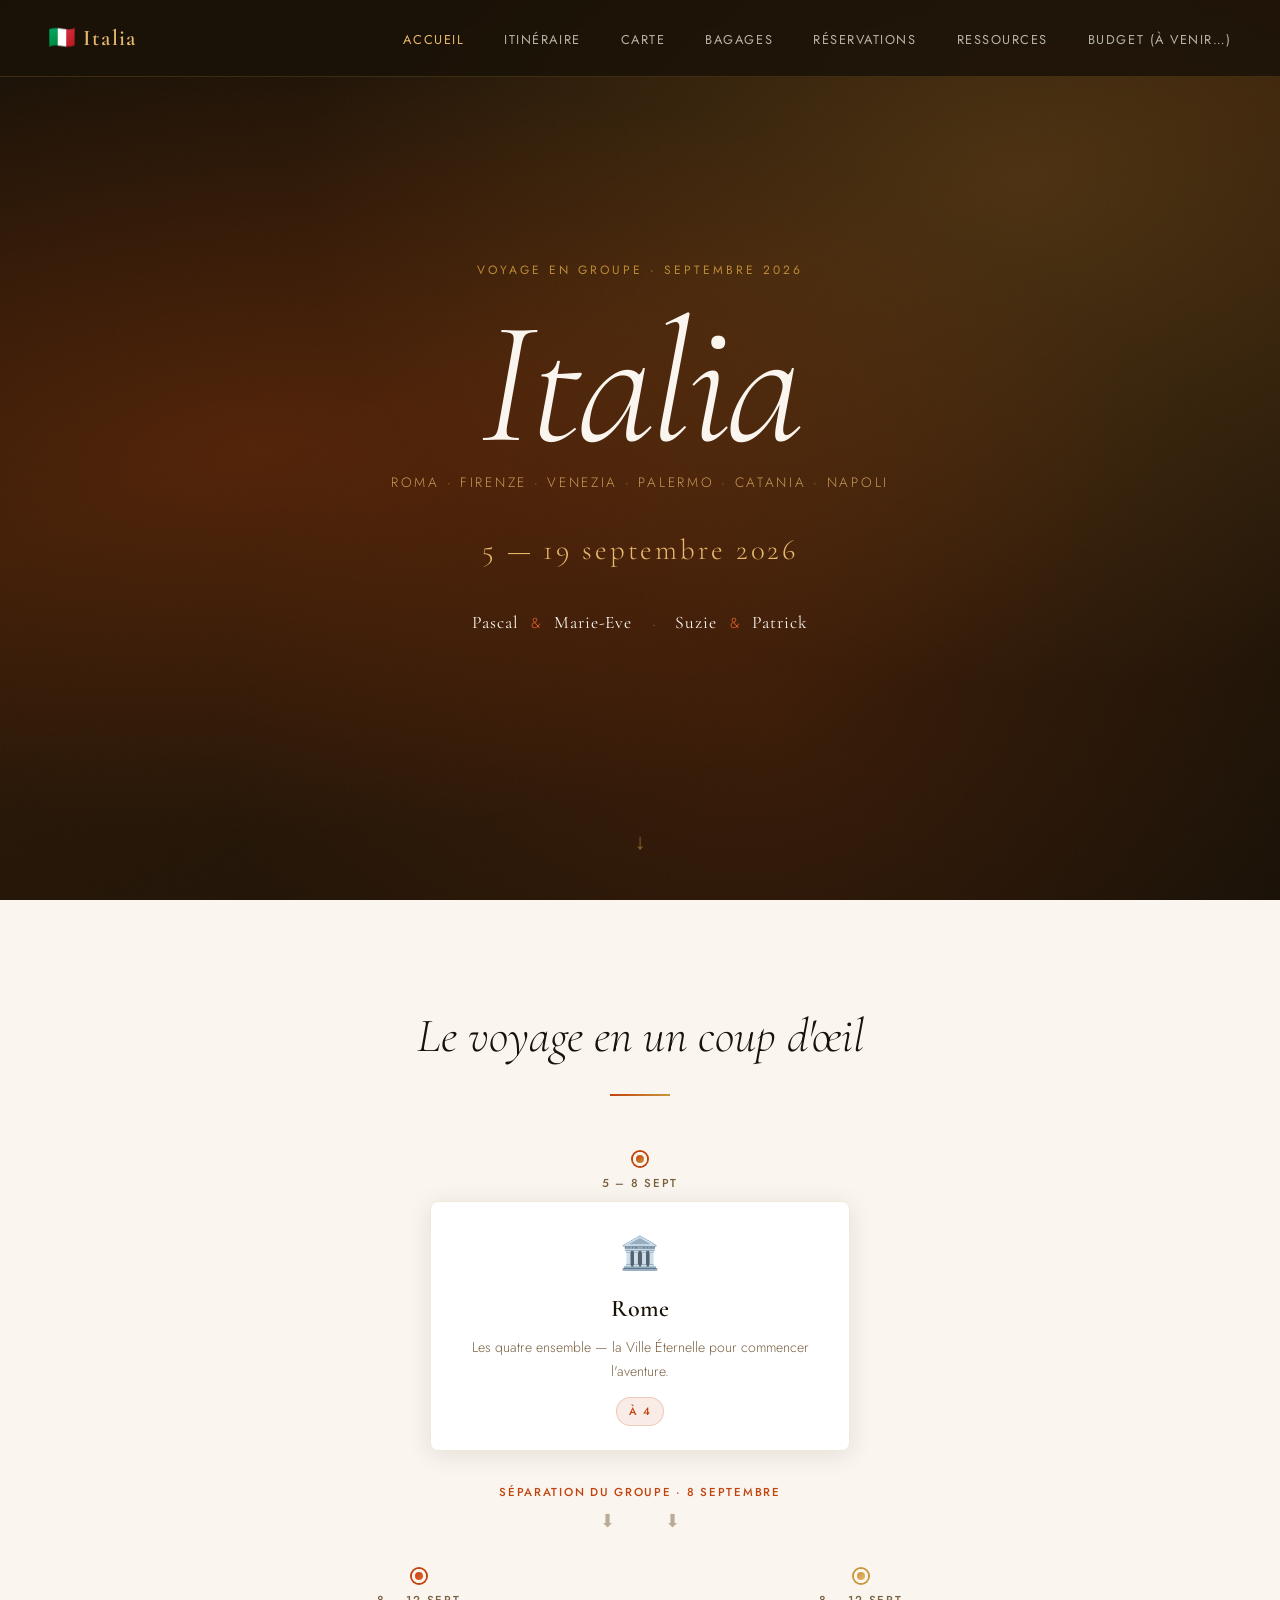
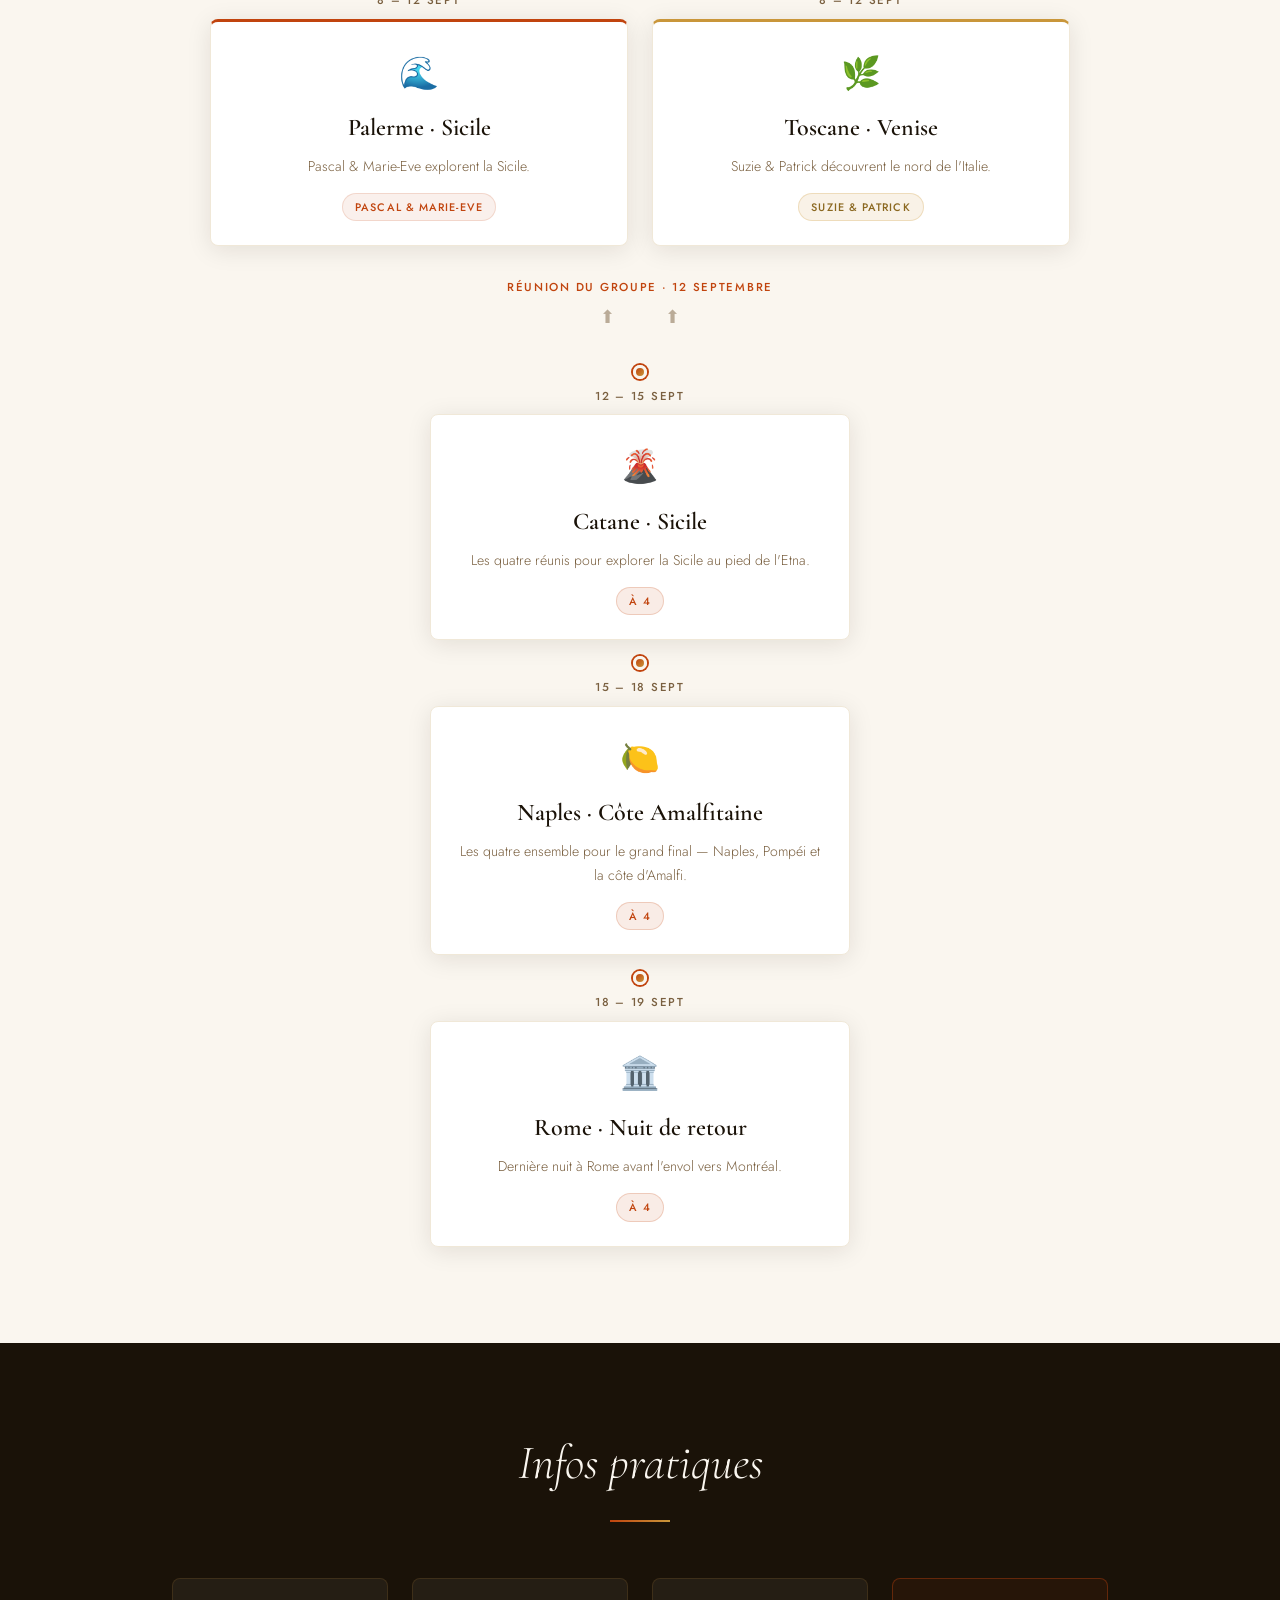
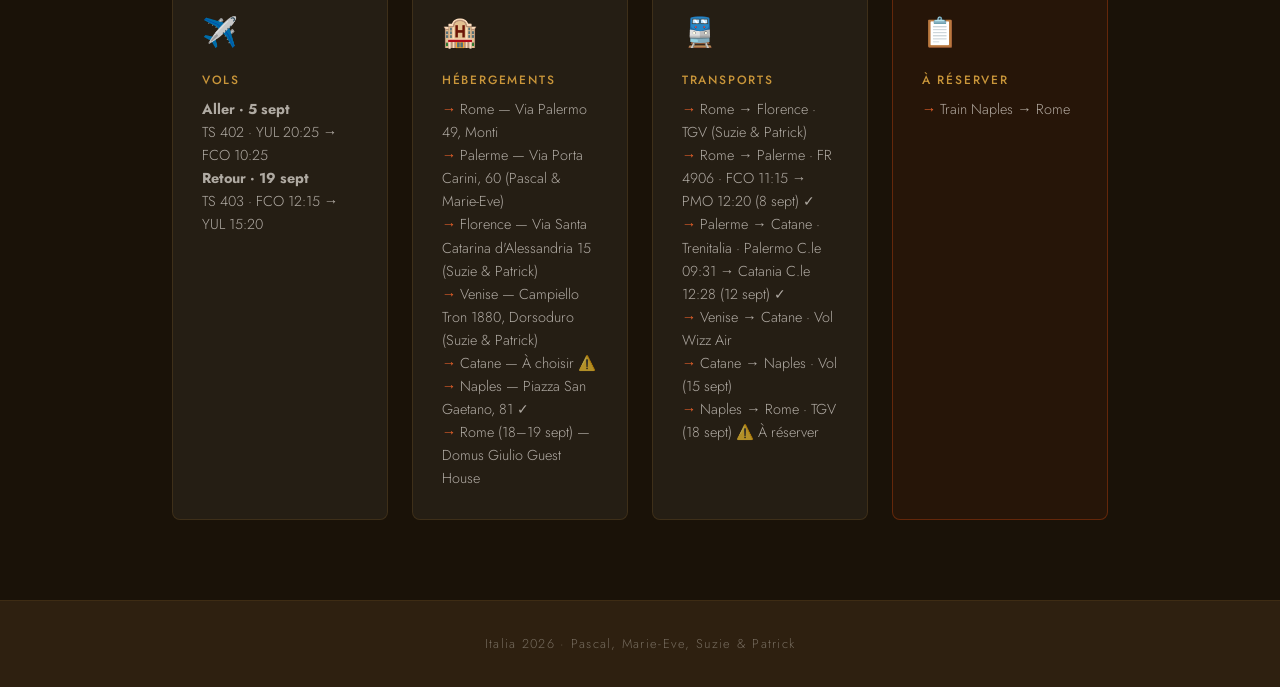
==== commit 2183d1b5: "Navigation sur telephone" ====
--- a/index.html
+++ b/index.html
@@ -14,14 +14,17 @@
   <!-- Navigation -->
   <nav class="nav">
     <div class="nav-logo">🇮🇹 Italia</div>
-    <ul class="nav-links">
+    <button class="nav-hamburger" aria-label="Menu" onclick="toggleNav(this)">
+      <span></span><span></span><span></span>
+    </button>
+    <ul class="nav-links" id="nav-links">
       <li><a href="index.html" class="active">Accueil</a></li>
       <li><a href="itineraire.html">Itinéraire</a></li>
       <li><a href="carte.html">Carte</a></li>
       <li><a href="checklist.html">Bagages</a></li>
       <li><a href="reservations.html">Réservations</a></li>
       <li><a href="ressources.html">Ressources</a></li>
-      <li><a href="#">Budget (a venir...)</a></li>
+      <li><a href="#">Budget (à venir…)</a></li>
     </ul>
   </nav>
 
--- a/css/style.css
+++ b/css/style.css
@@ -500,19 +500,84 @@
   50% { transform: translateX(-50%) translateY(8px); }
 }
 
+/* ============ HAMBURGER ============ */
+
+.nav-hamburger {
+  display: none;
+  flex-direction: column;
+  justify-content: center;
+  gap: 5px;
+  background: none;
+  border: none;
+  cursor: pointer;
+  padding: 4px;
+  z-index: 200;
+}
+
+.nav-hamburger span {
+  display: block;
+  width: 24px;
+  height: 2px;
+  background: var(--gold-light);
+  border-radius: 2px;
+  transition: transform 0.3s ease, opacity 0.3s ease;
+  transform-origin: center;
+}
+
+.nav-hamburger.open span:nth-child(1) {
+  transform: translateY(7px) rotate(45deg);
+}
+.nav-hamburger.open span:nth-child(2) {
+  opacity: 0;
+  transform: scaleX(0);
+}
+.nav-hamburger.open span:nth-child(3) {
+  transform: translateY(-7px) rotate(-45deg);
+}
+
 /* ============ RESPONSIVE ============ */
 
-@media (max-width: 640px) {
+@media (max-width: 720px) {
   .nav {
     padding: 1rem 1.5rem;
   }
 
+  .nav-hamburger {
+    display: flex;
+  }
+
   .nav-links {
-    gap: 1.2rem;
+    display: none;
+    flex-direction: column;
+    gap: 0;
+    position: absolute;
+    top: 100%;
+    left: 0;
+    right: 0;
+    background: rgba(26, 18, 8, 0.98);
+    border-bottom: 1px solid rgba(201, 150, 58, 0.2);
+    backdrop-filter: blur(12px);
+    padding: 0.5rem 0 1rem;
+  }
+
+  .nav-links.open {
+    display: flex;
+  }
+
+  .nav-links li {
+    width: 100%;
   }
 
   .nav-links a {
-    font-size: 0.7rem;
+    display: block;
+    padding: 0.8rem 2rem;
+    font-size: 0.85rem;
+    letter-spacing: 0.1em;
+    border-bottom: 1px solid rgba(201, 150, 58, 0.07);
+  }
+
+  .nav-links li:last-child a {
+    border-bottom: none;
   }
 
   .timeline-duo {
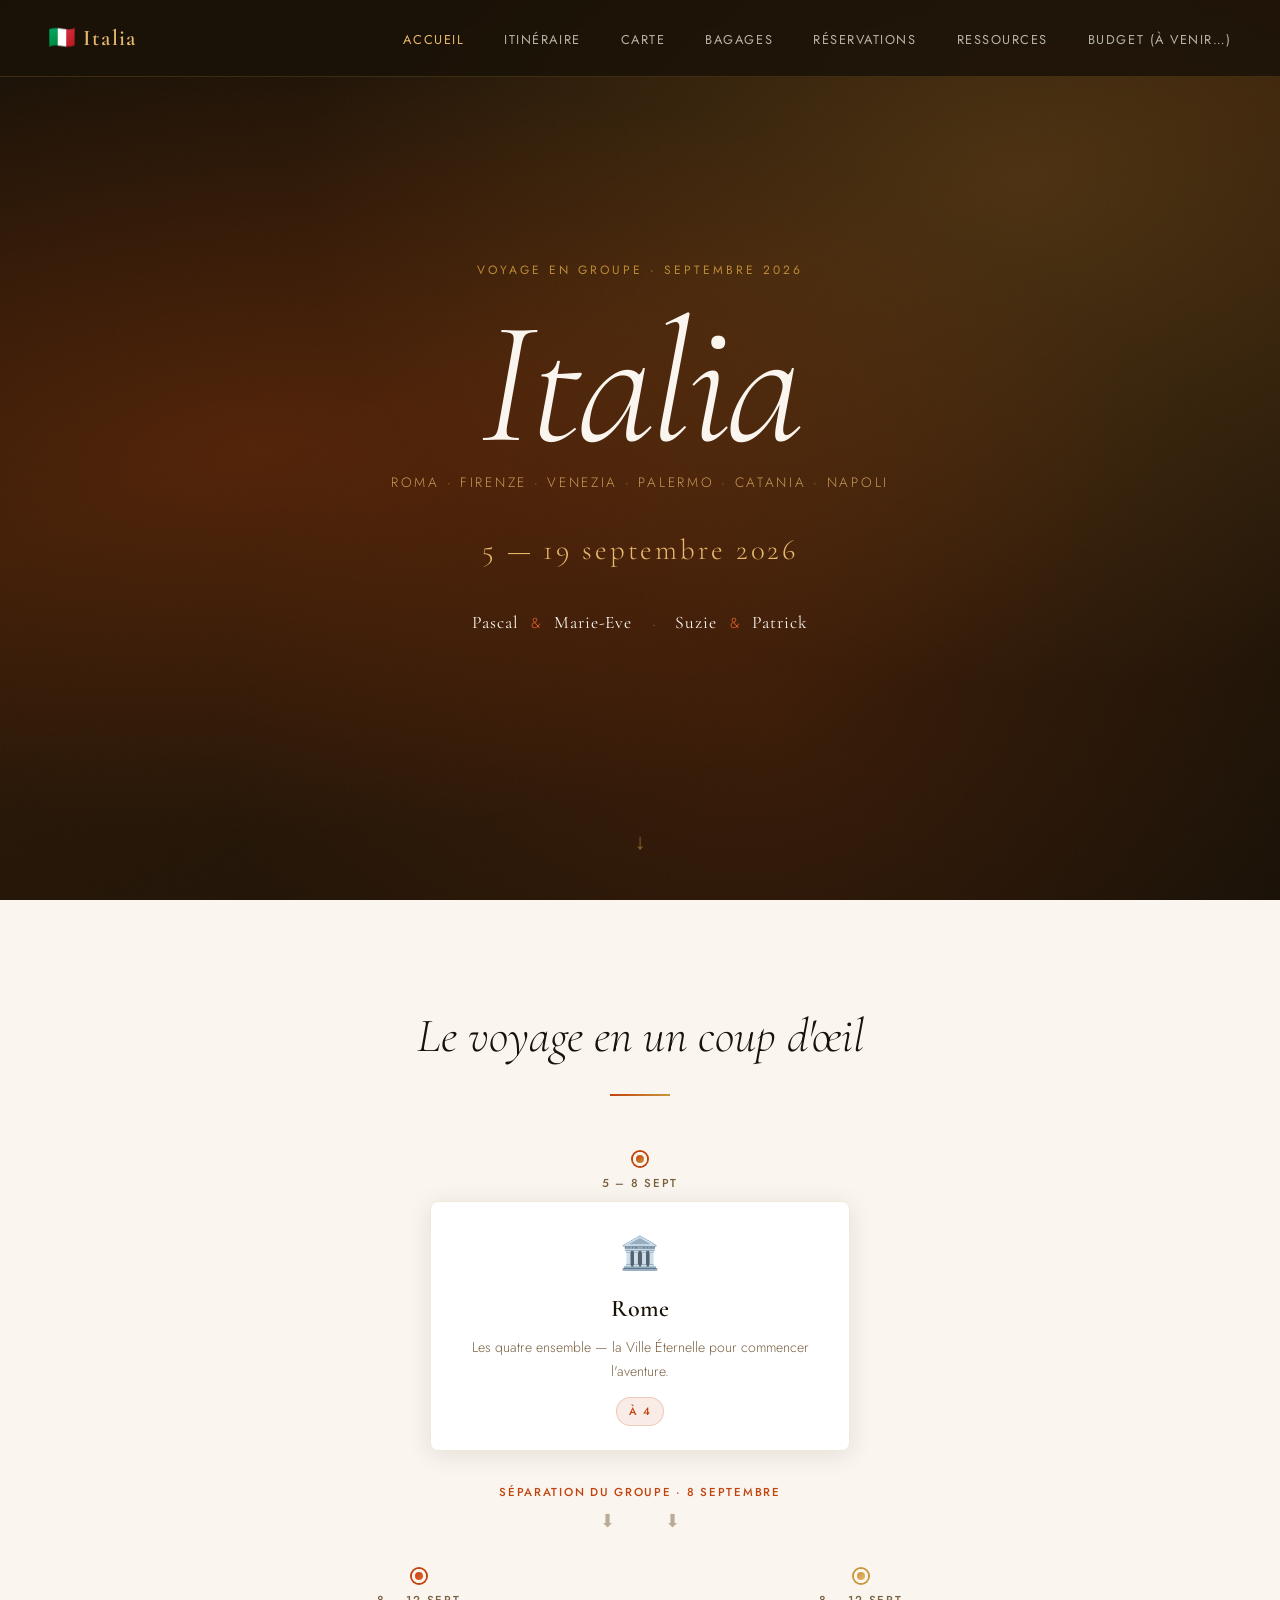
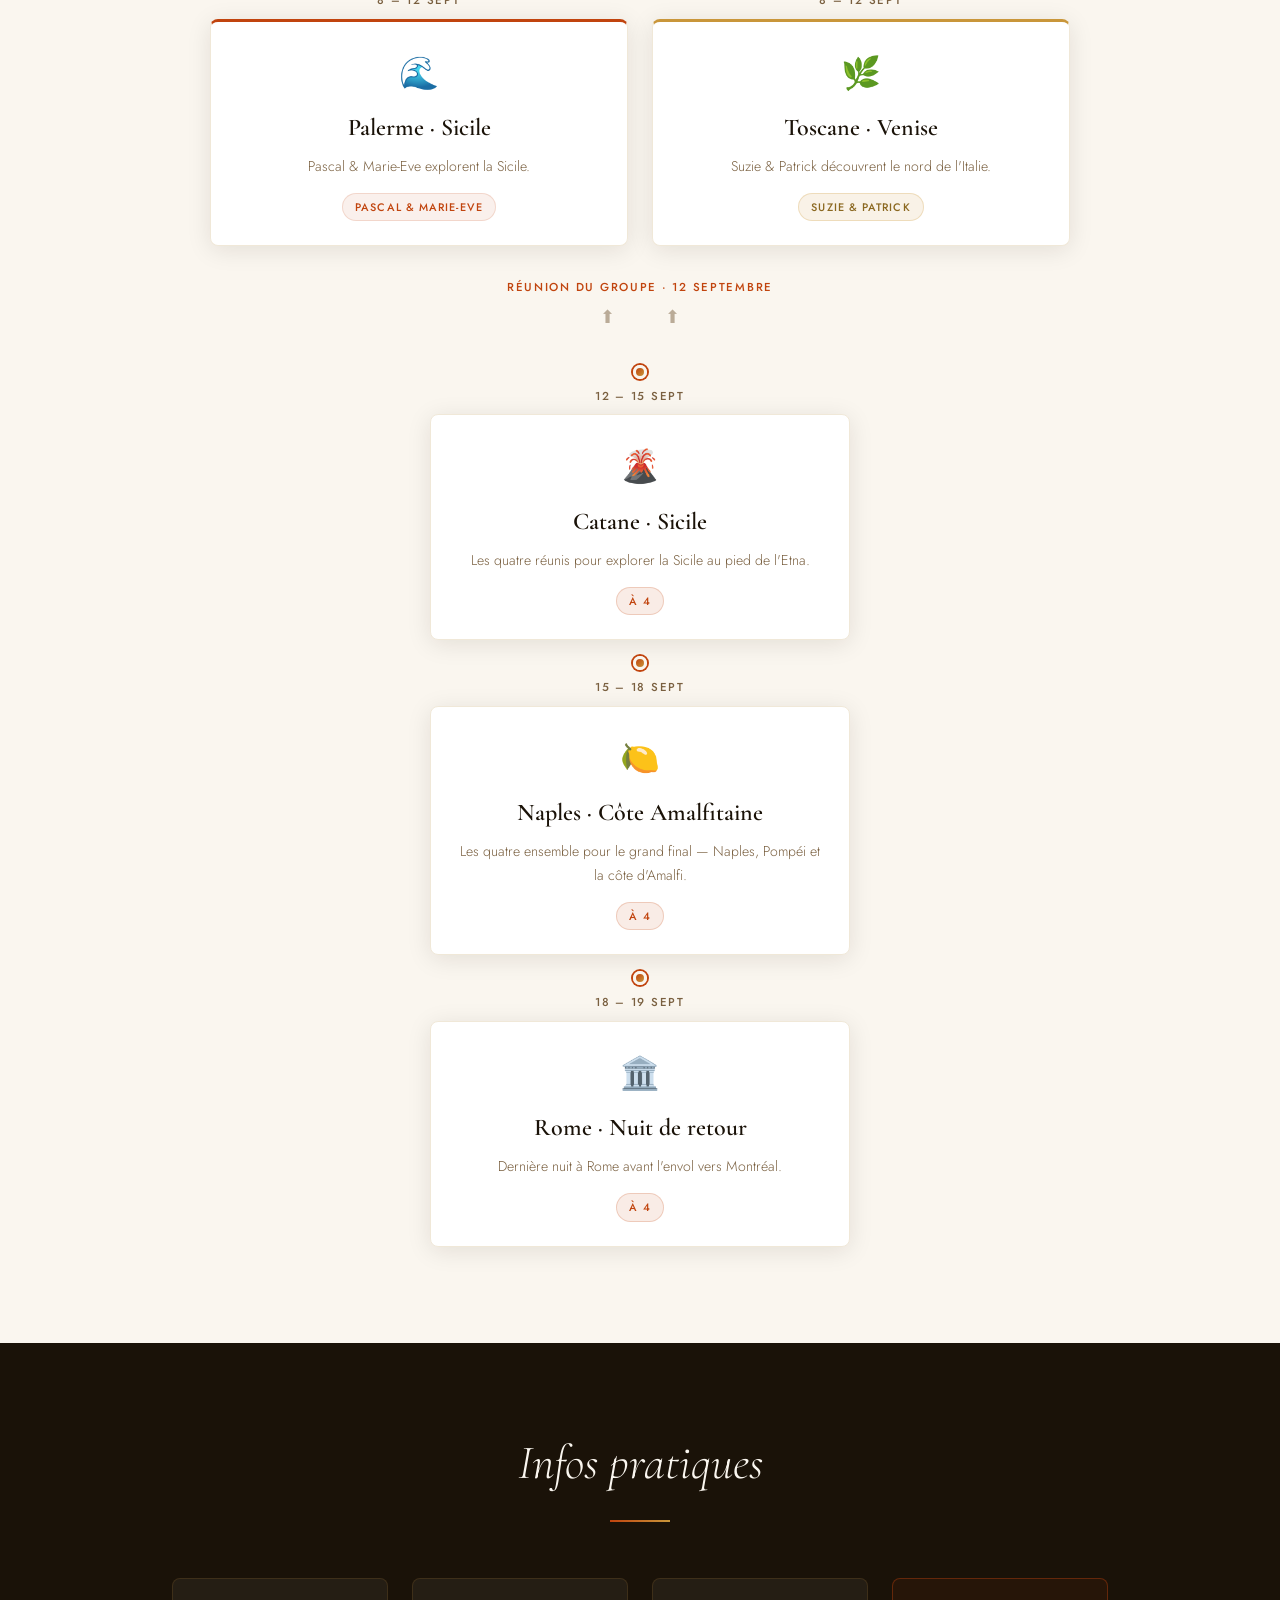
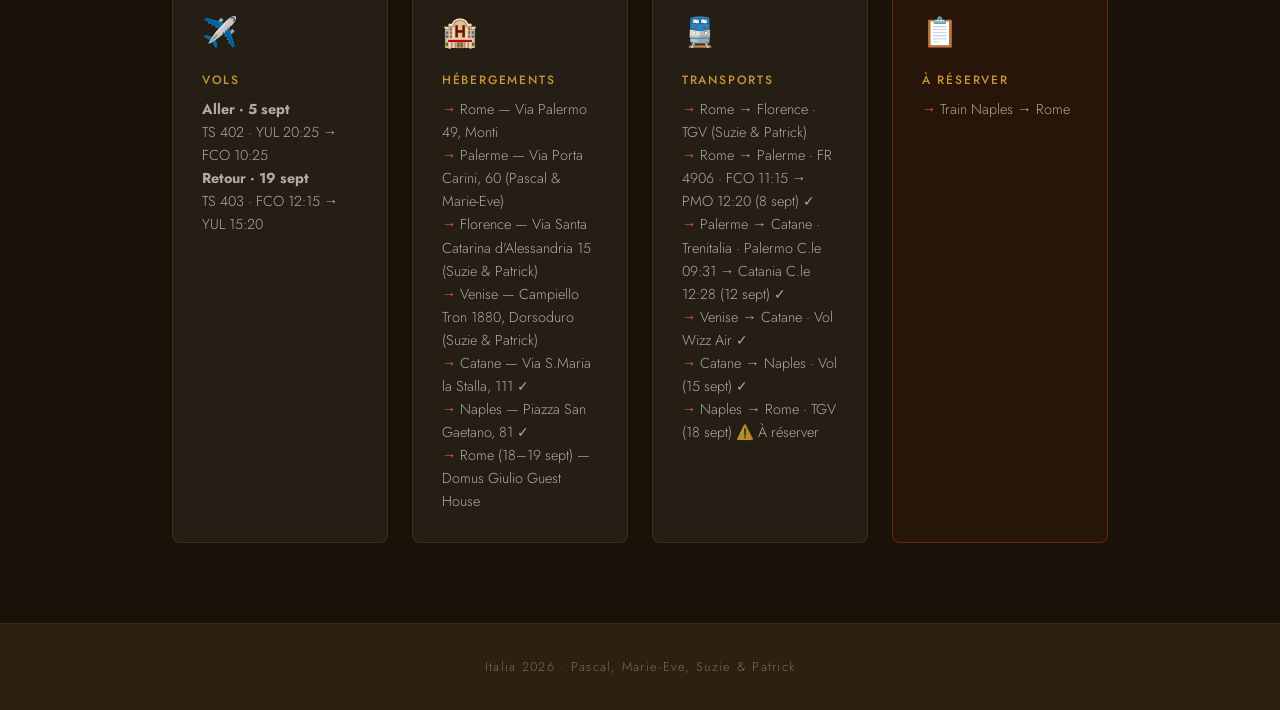
==== commit 143d2ab9: "Mise à jour des réservations — Catane confirmée - Hébergement Catane : option 2 confirmée (Via S.Mar" ====
--- a/index.html
+++ b/index.html
@@ -158,7 +158,7 @@
             <li>Palerme — Via Porta Carini, 60 (Pascal &amp; Marie-Eve)</li>
             <li>Florence — Via Santa Catarina d'Alessandria 15 (Suzie &amp; Patrick)</li>
             <li>Venise — Campiello Tron 1880, Dorsoduro (Suzie &amp; Patrick)</li>
-            <li>Catane — À choisir ⚠️</li>
+            <li>Catane — Via S.Maria la Stalla, 111 ✓</li>
             <li>Naples — Piazza San Gaetano, 81 ✓</li>
             <li>Rome (18–19 sept) — Domus Giulio Guest House</li>
           </ul>
@@ -170,8 +170,8 @@
             <li>Rome → Florence · TGV (Suzie &amp; Patrick)</li>
             <li>Rome → Palerme · FR 4906 · FCO 11:15 → PMO 12:20 (8 sept) ✓</li>
             <li>Palerme → Catane · Trenitalia · Palermo C.le 09:31 → Catania C.le 12:28 (12 sept) ✓</li>
-            <li>Venise → Catane · Vol Wizz Air</li>
-            <li>Catane → Naples · Vol (15 sept)</li>
+            <li>Venise → Catane · Vol Wizz Air ✓</li>
+            <li>Catane → Naples · Vol (15 sept) ✓</li>
             <li>Naples → Rome · TGV (18 sept) ⚠️ À réserver</li>
           </ul>
         </div>
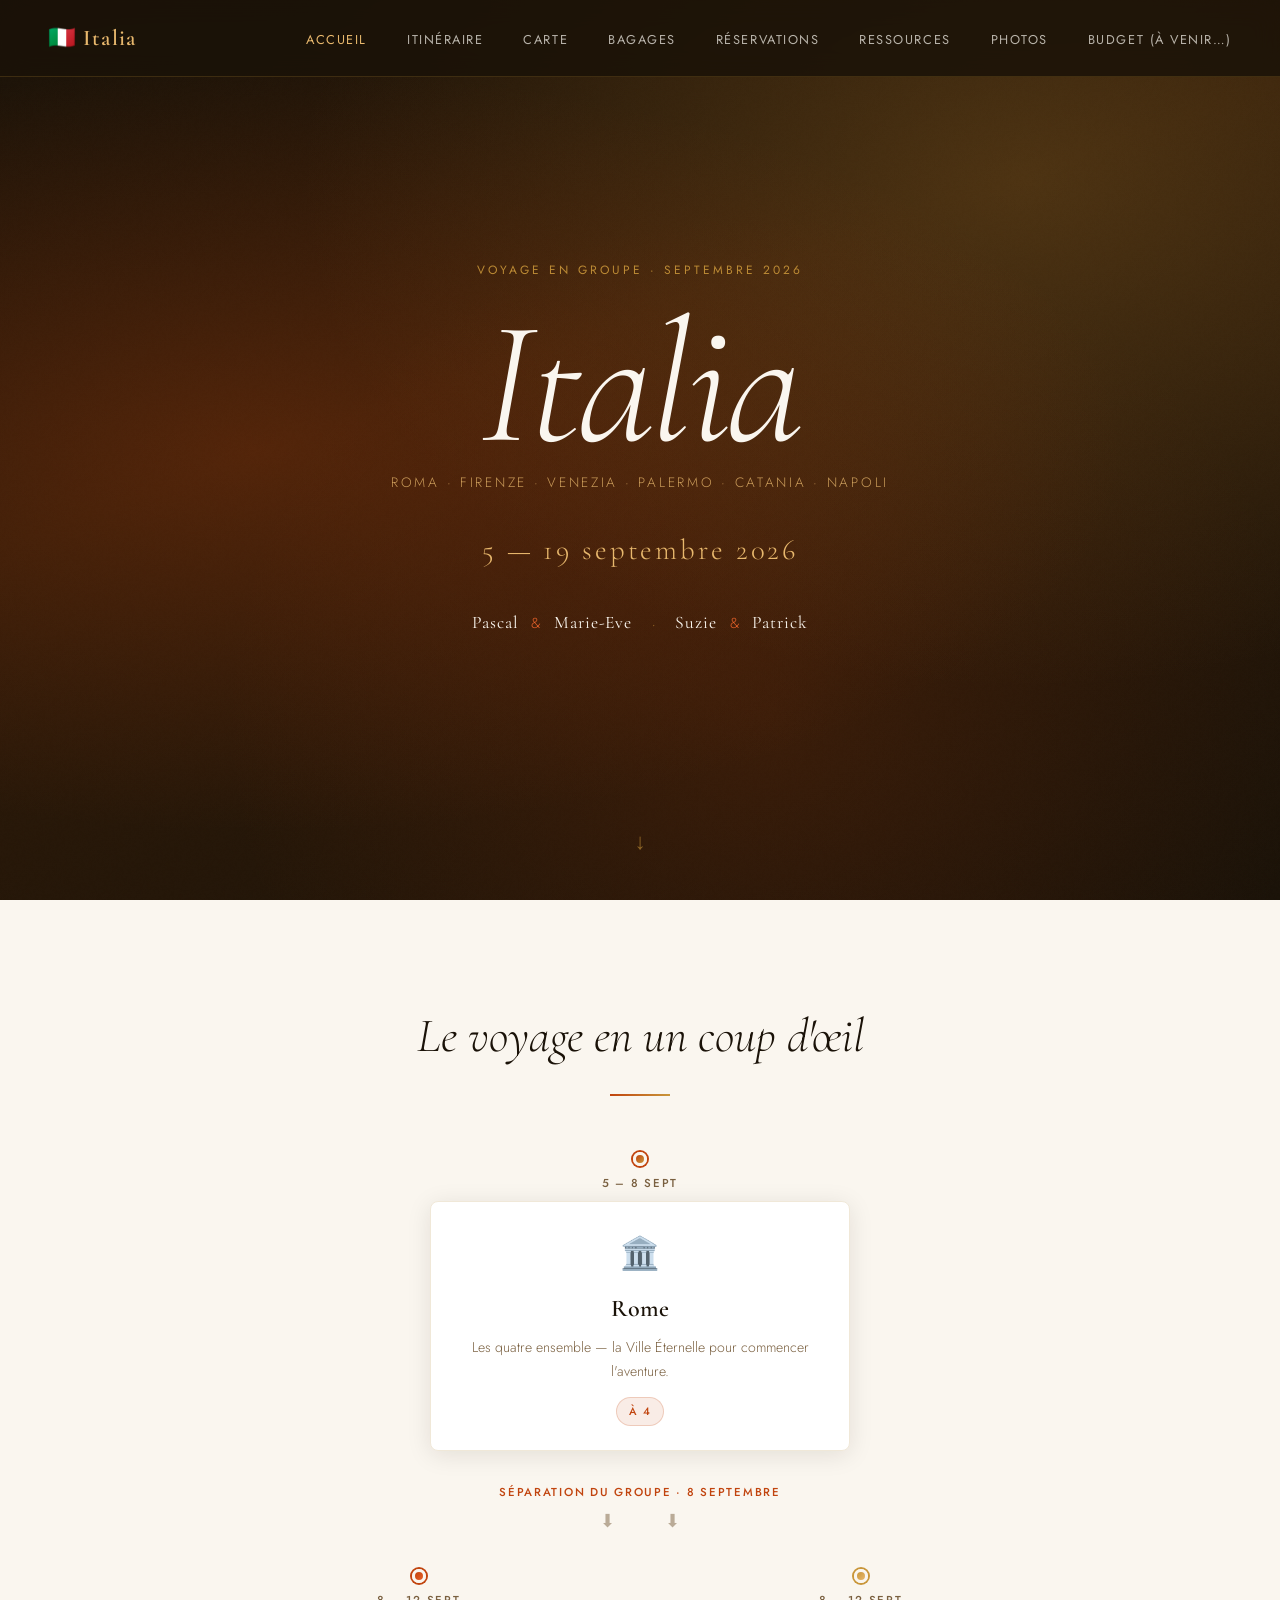
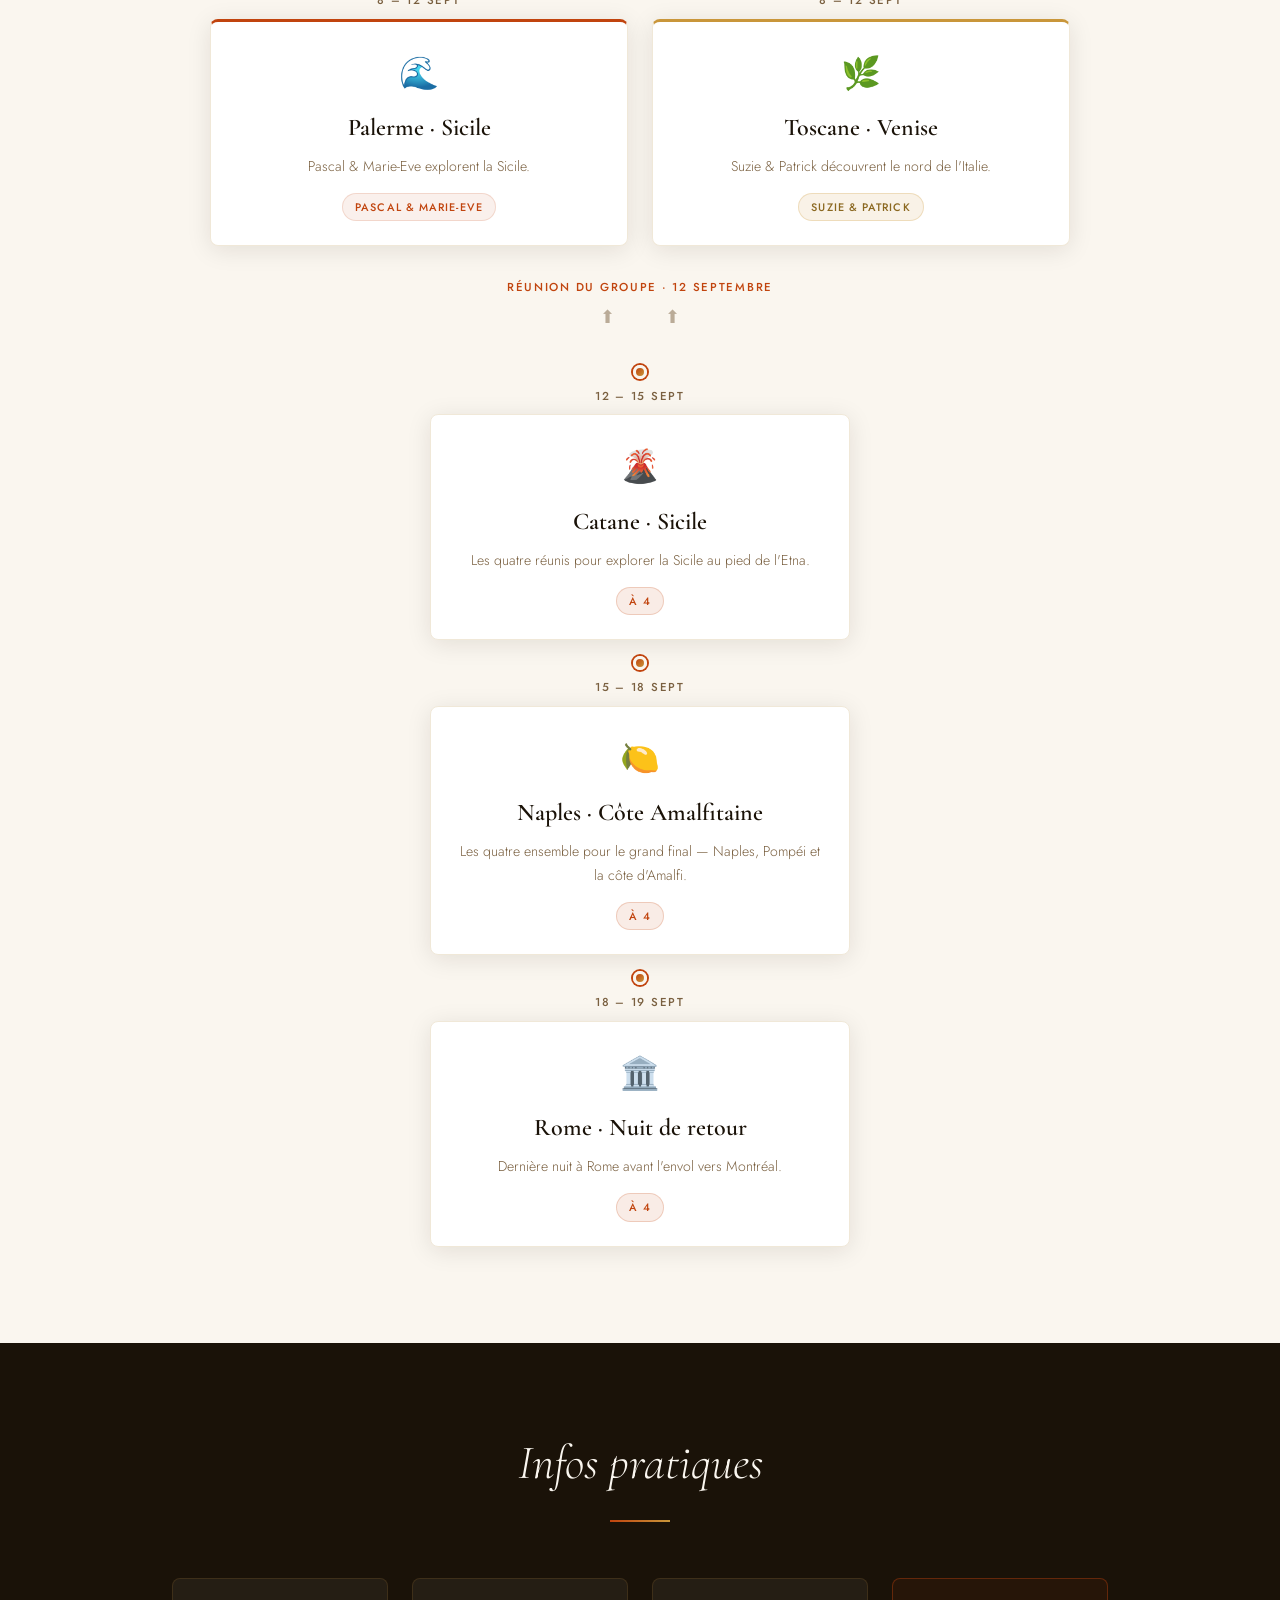
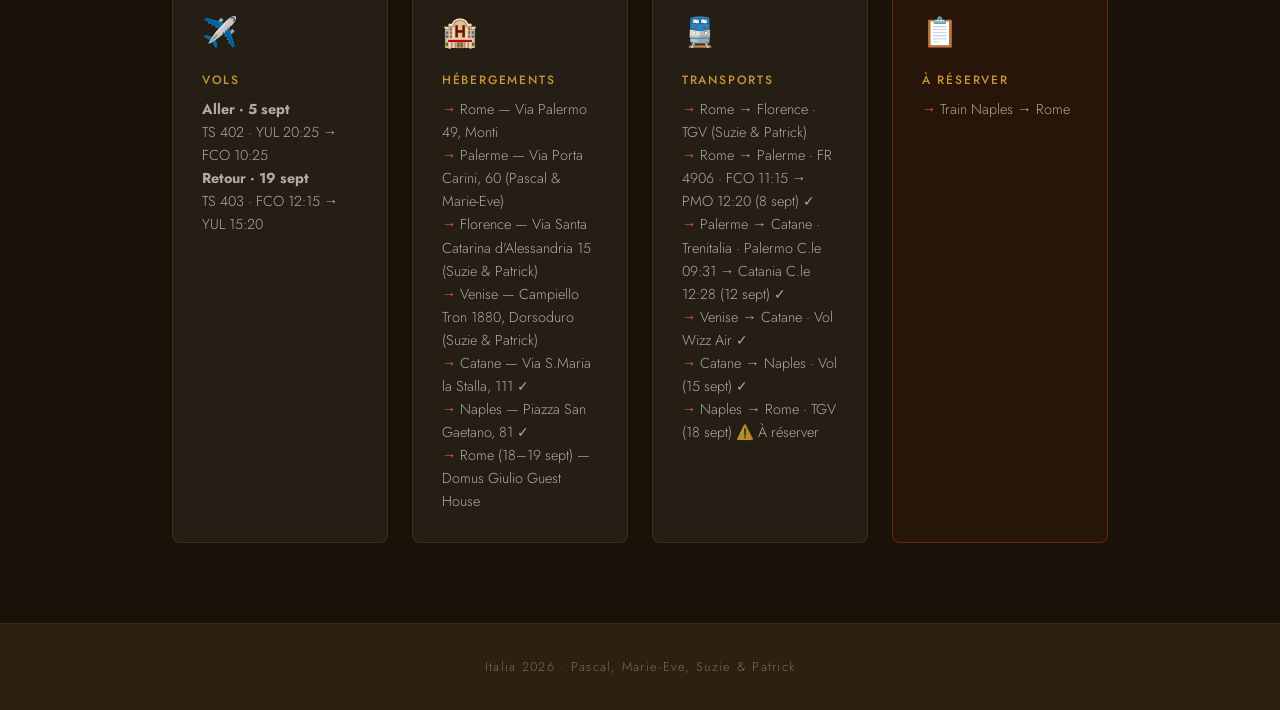
==== commit 5d9233f1: "Ajout de la page Photos avec album Google Photos partagé Co-Authored-By: Claude Sonnet 4.6 <noreply@" ====
--- a/index.html
+++ b/index.html
@@ -24,6 +24,7 @@
       <li><a href="checklist.html">Bagages</a></li>
       <li><a href="reservations.html">Réservations</a></li>
       <li><a href="ressources.html">Ressources</a></li>
+      <li><a href="photos.html">Photos</a></li>
       <li><a href="#">Budget (à venir…)</a></li>
     </ul>
   </nav>
